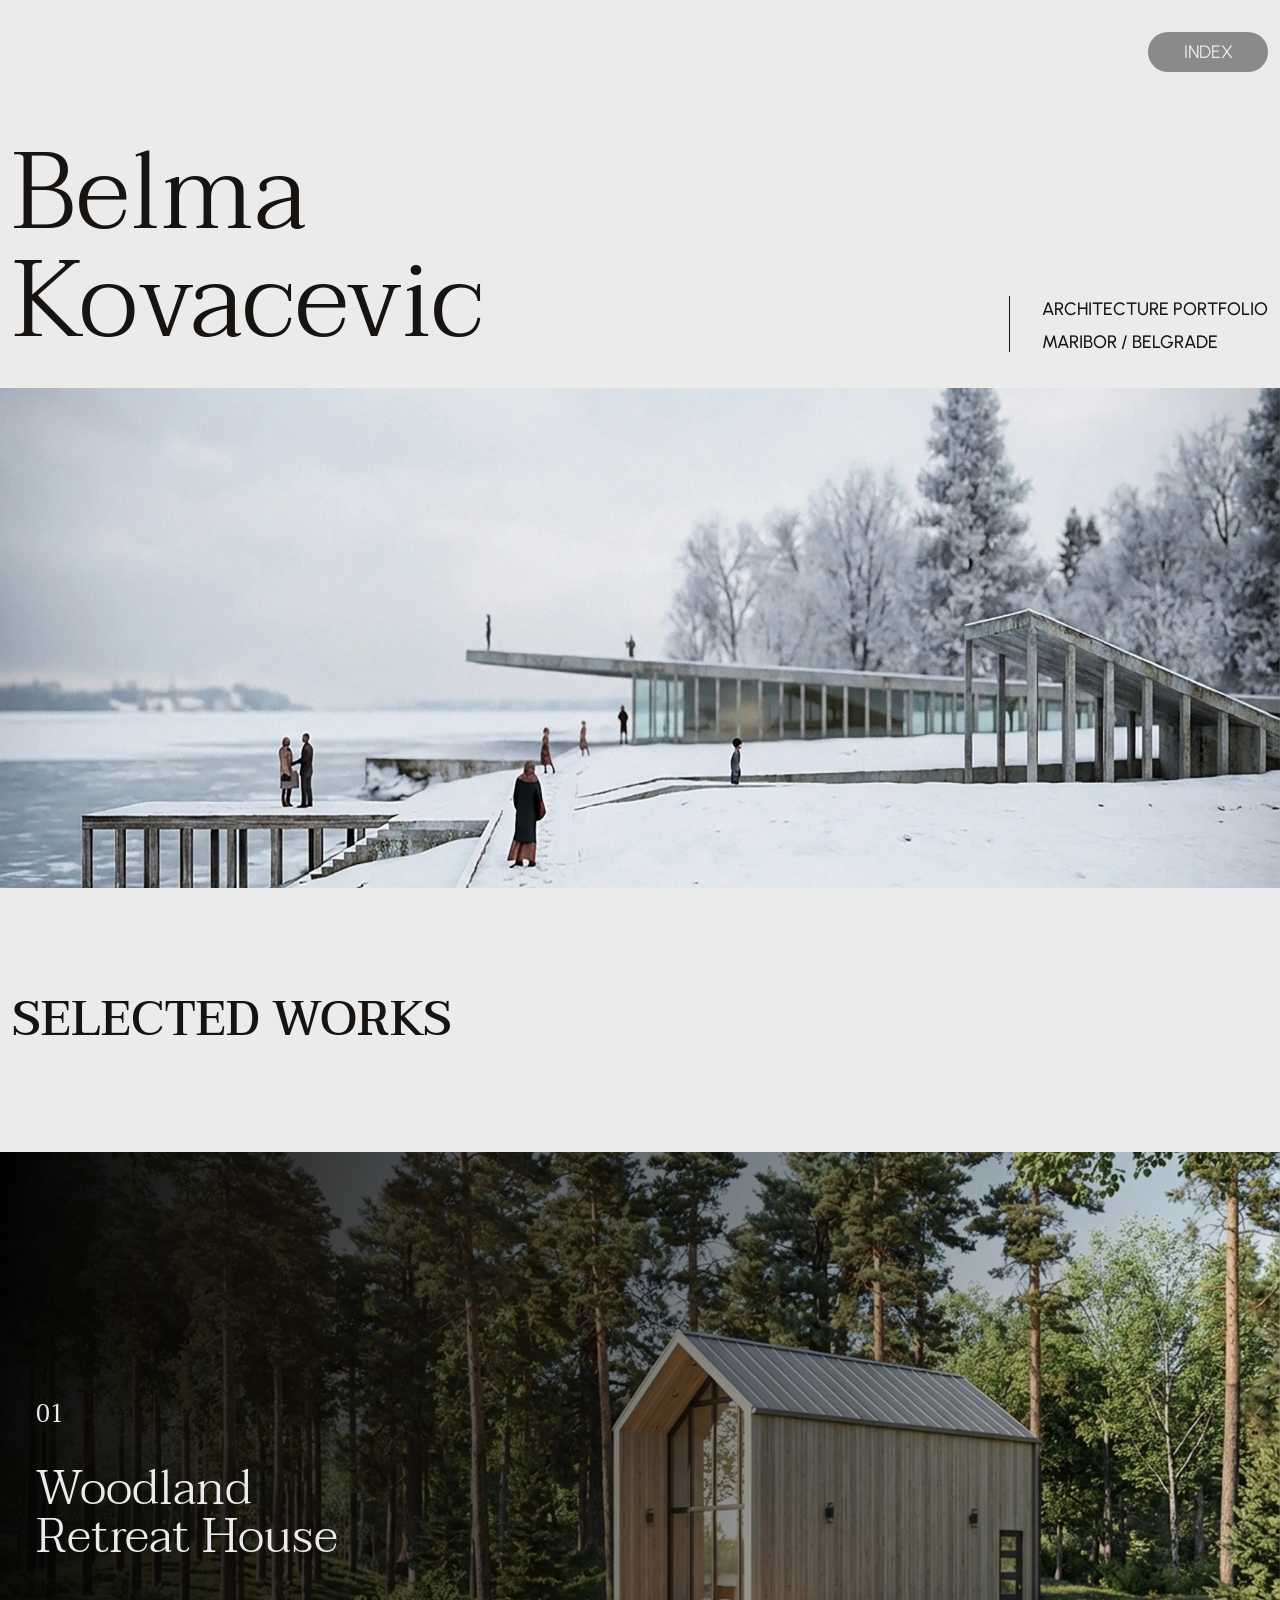
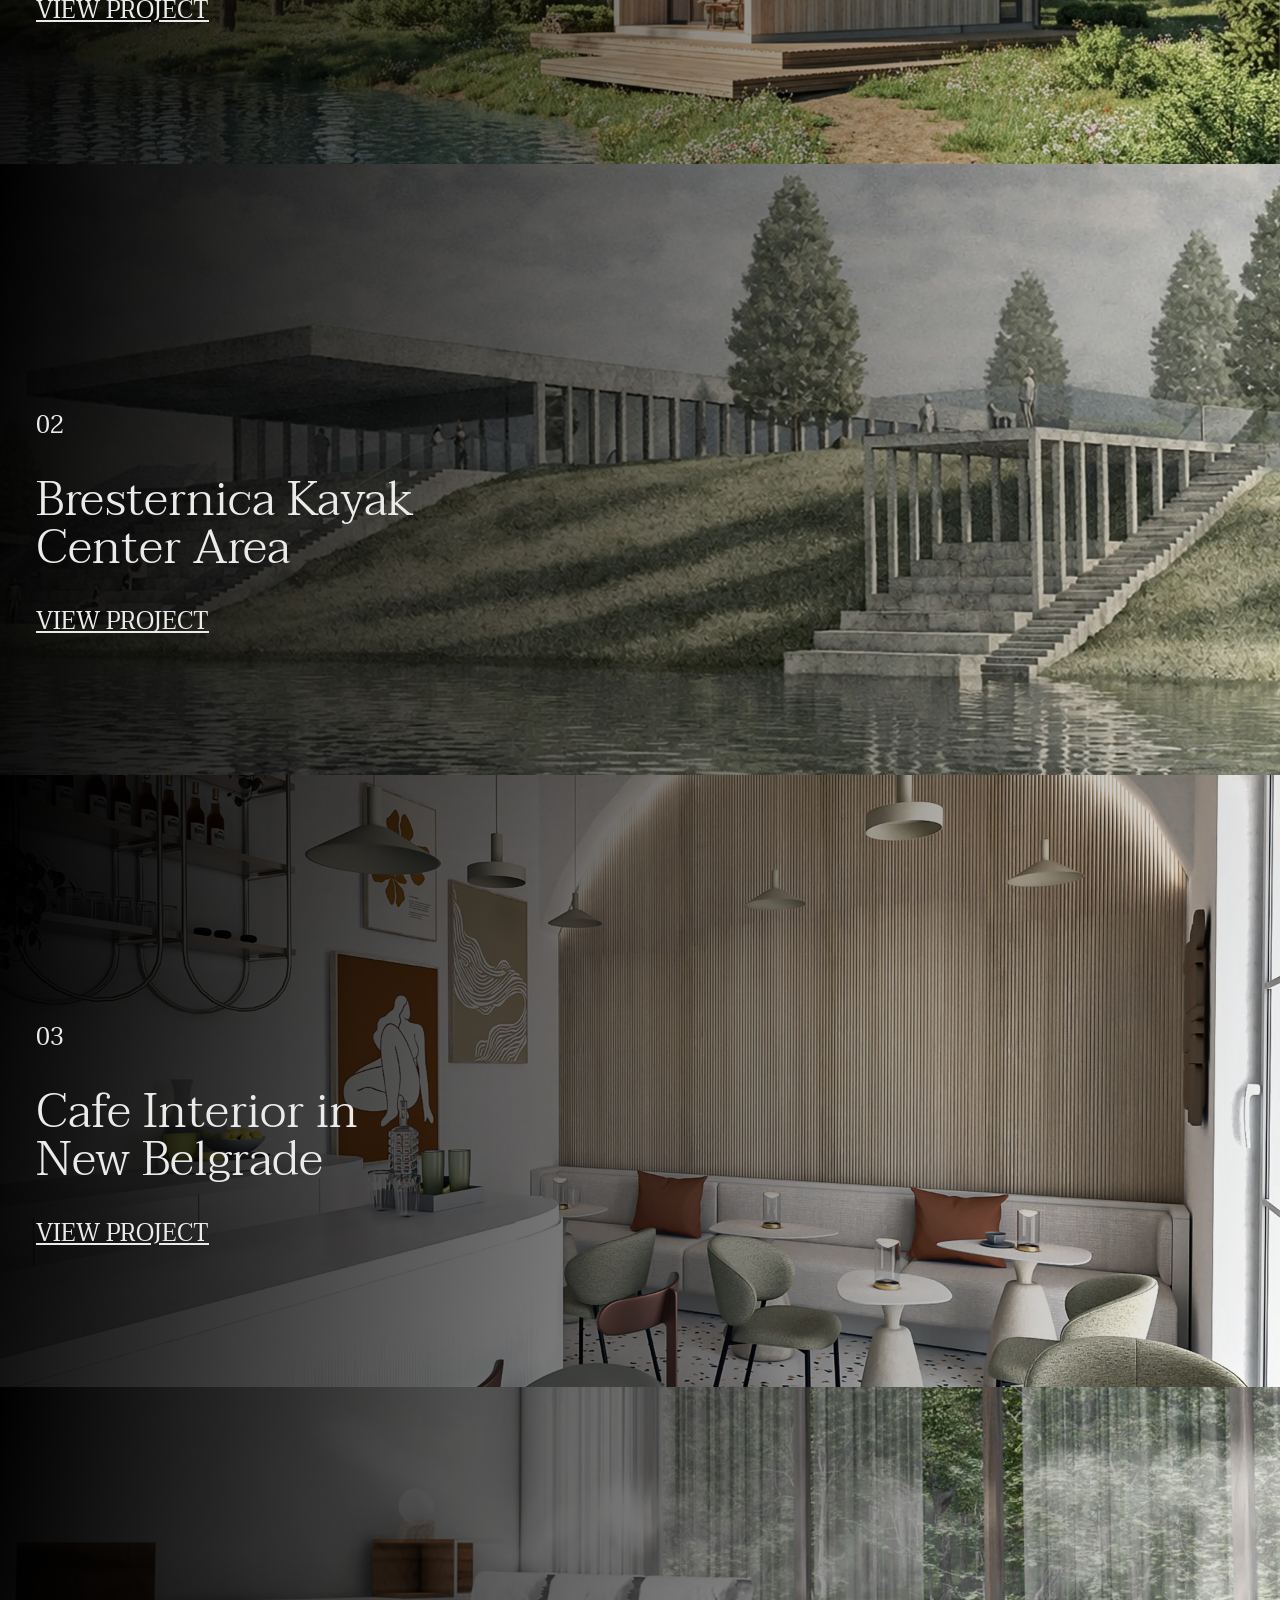
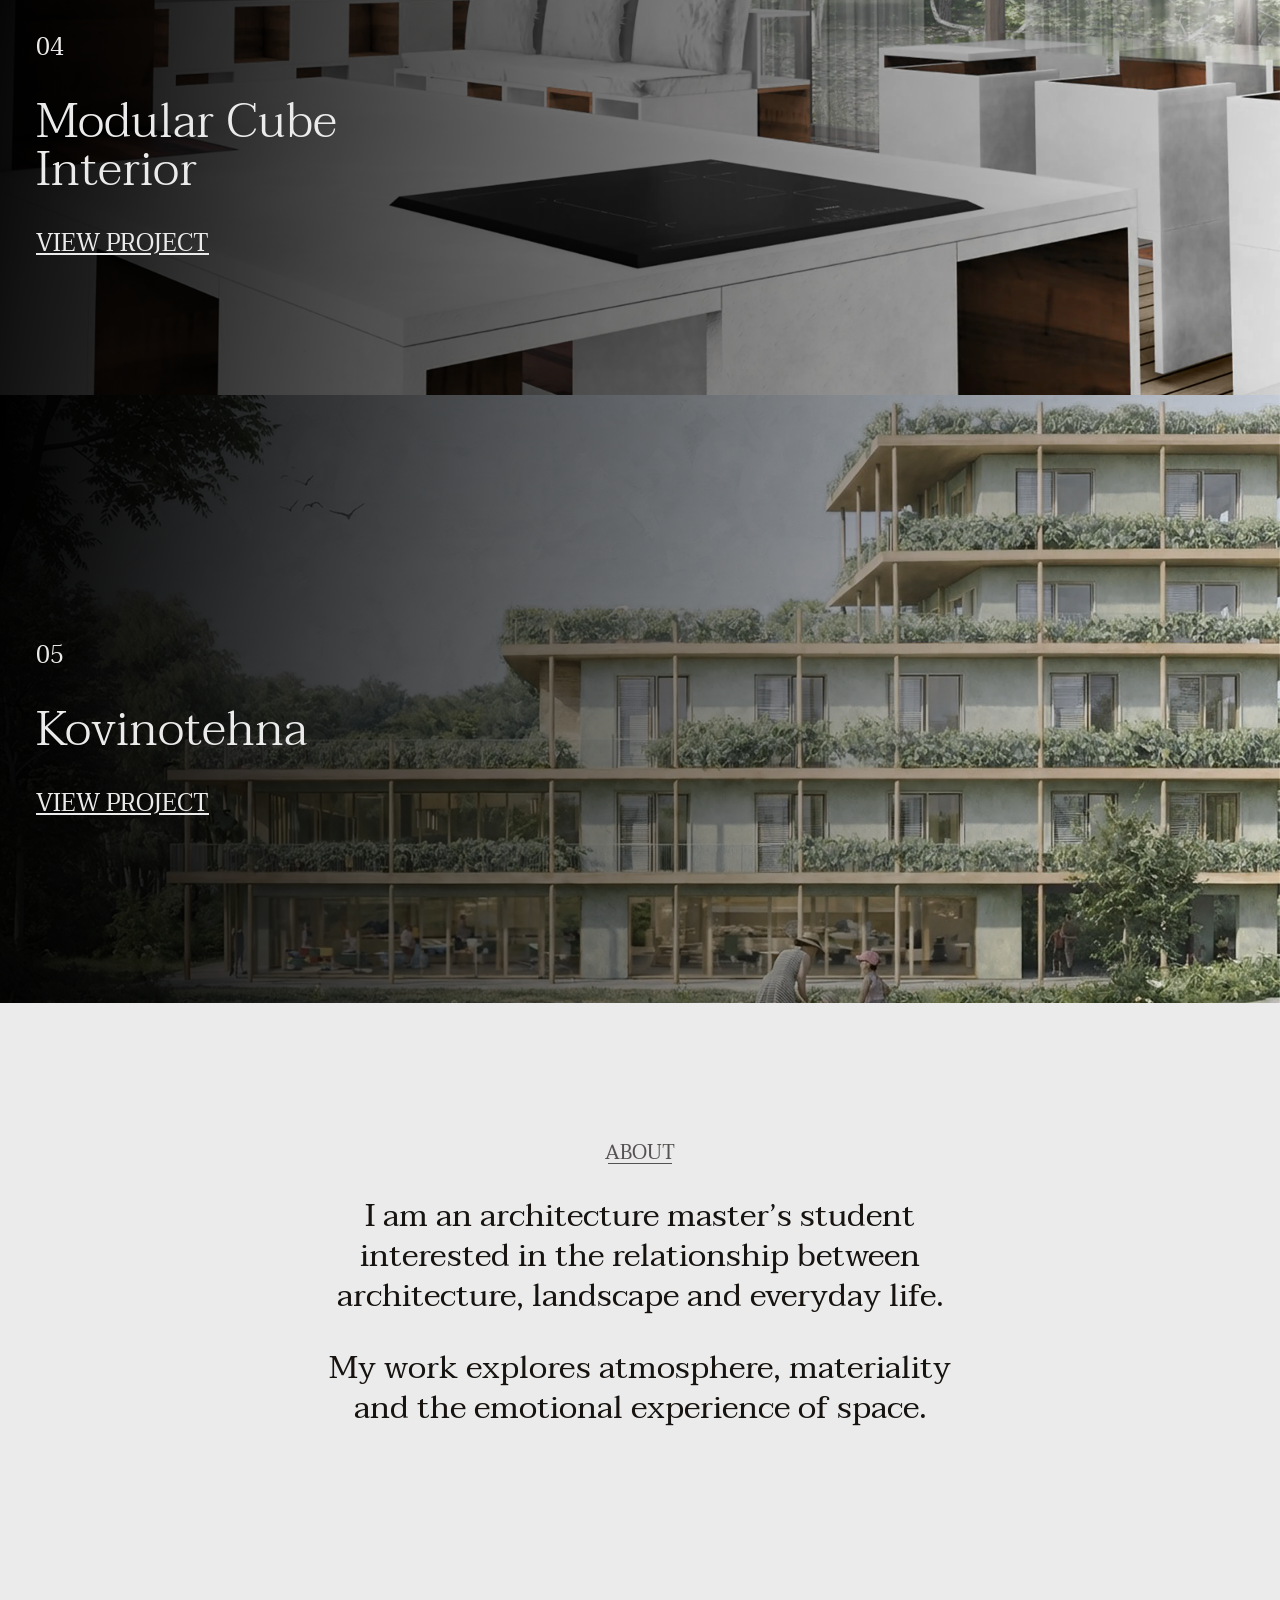
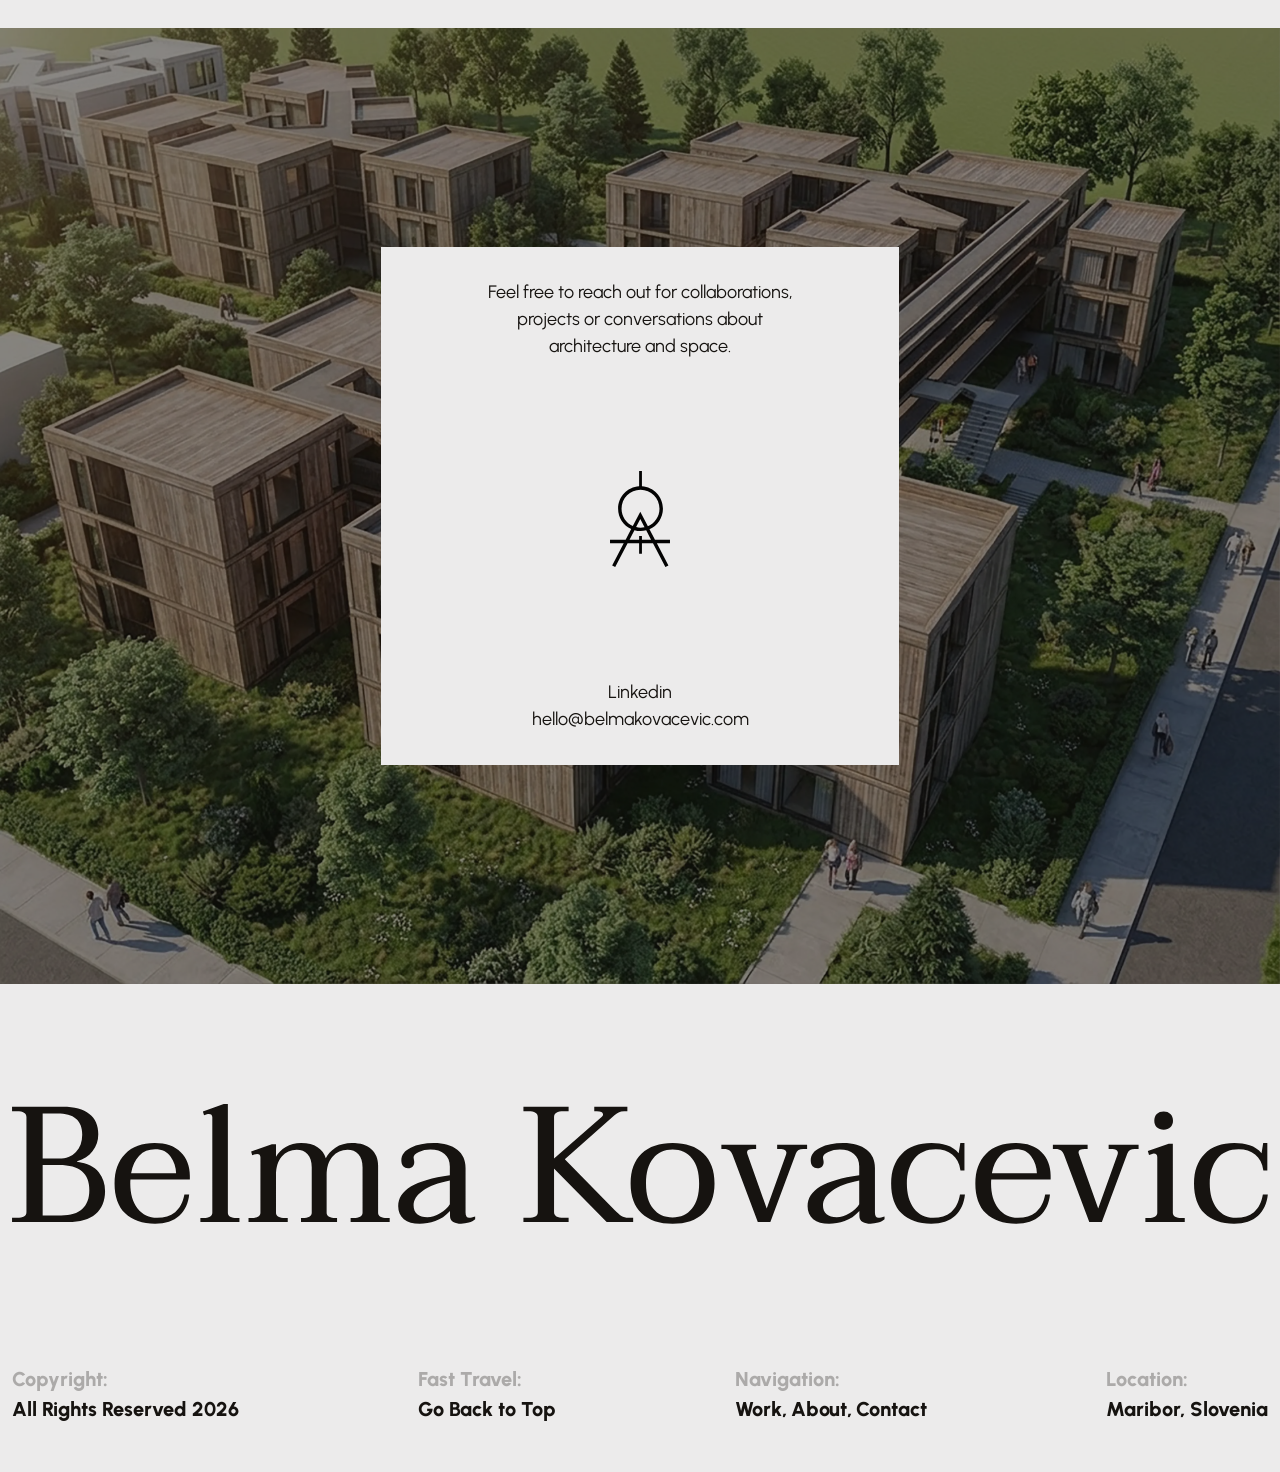
==== index.html @ 1373e1ff "Finished menu i footer logic for all pages" ====
<!DOCTYPE html>
<html lang="en">
    <head>
        <meta charset="UTF-8">
        <meta name="viewport" content="width=device-width, initial-scale=1.0">
        <title>Belma Kovačević | Architect & Architectural Designer</title>
        <meta name="description" content="Portfolio of Belma Kovačević, architect and architectural designer. Explore residential, commercial, and conceptual projects focused on thoughtful design, functionality, and contemporary architecture.">
        <meta name="theme-color" content="#ECEBEB">
        <link rel="stylesheet" href="./css/style.css">
        <link rel="stylesheet" href="./css/home.css">
        <script src="./js/menu.js" defer></script>
        <script src="./js/main.js" defer></script>
    </head>
    <body>

        <div id="menu-component" data-menu="./menu.html"></div>


        <section id="hero" class="section-hero">
            <div class="container-lg">
                <div class="hero-content-wrapper">
                    <h1 class="hero-heading">Belma Kovacevic</h1>
                    <div class="hero-right-wrapper">
                        <div class="hero-line"></div>
                        <div class="hero-text-wrapper">
                            <span class="hero-text">ARCHITECTURE PORTFOLIO</span>
                            <span class="hero-text">MARIBOR / BELGRADE</span>
                            <div class="hero-tablet-line"></div>
                        </div>
                    </div>
                </div>
            </div>
            <div class="hero-image-wrapper">
                <picture>
                    <source media="(max-width: 767px)" srcset="./assets/images/home/hero-mobile.webp">
                    <source media="(max-width: 991px)" srcset="./assets/images/home/hero-tablet.webp">
                    <img class="hero-image" src="./assets/images/home/hero-desktop.webp" alt="Kayak Centre" loading="eager">
                </picture>
            </div>
        </section>

        <section id="projects" class="section-work">
            <div class="container-lg">
                <h2 class="work-heading">SELECTED WORKS</h2>
            </div>
            <div class="project-main-wrapper">
                <div class="project-card">
                <picture>
                    <source media="(max-width: 767px)" srcset="./assets/images/home/project-one-mobile.webp">
                    <source media="(max-width: 991px)" srcset="./assets/images/home/project-one-tablet.webp">
                    <img class="work-img" src="./assets/images/home/project-one-desktop.webp" alt="Kayak Centre">
                </picture>
                <div class="work-img-overlay"></div>
                <div class="container-lg work-container">
                    <span class="label">01</span>
                    <h3 class="work-small-heading">Woodland Retreat House</h3>
                    <a class="work-link" href="./projects/project-one.html">VIEW PROJECT</a>
                </div>
                </div>

                <div class="project-card">
                <picture>
                    <source media="(max-width: 767px)" srcset="./assets/images/home/project-two-mobile.webp">
                    <source media="(max-width: 991px)" srcset="./assets/images/home/project-two-tablet.webp">
                    <img class="work-img" src="./assets/images/home/project-two-desktop.webp" alt="Kayak Centre">
                </picture>
                <div class="work-img-overlay"></div>
                <div class="container-lg work-container">
                    <span class="label">02</span>
                    <h3 class="work-small-heading tablet-heading">Bresternica Kayak Center Area</h3>
                    <a class="work-link" href="./projects/project-two.html">VIEW PROJECT</a>
                </div>
                </div>

                <div class="project-card">
                <picture>
                    <source media="(max-width: 767px)" srcset="./assets/images/home/project-three-mobile.webp">
                    <source media="(max-width: 991px)" srcset="./assets/images/home/project-three-tablet.webp">
                    <img class="work-img" src="./assets/images/home/project-three-desktop.webp" alt="Kayak Centre">
                </picture>
                <div class="work-img-overlay"></div>
                <div class="container-lg work-container">
                    <span class="label">03</span>
                    <h3 class="work-small-heading">Cafe Interior in New Belgrade</h3>
                    <a class="work-link" href="./projects/project-three.html">VIEW PROJECT</a>
                </div>
                </div>

                <div class="project-card">
                <picture>
                    <source media="(max-width: 767px)" srcset="./assets/images/home/project-four-mobile.webp">
                    <source media="(max-width: 991px)" srcset="./assets/images/home/project-four-tablet.webp">
                    <img class="work-img" src="./assets/images/home/project-four-desktop.webp" alt="Kayak Centre">
                </picture>
                <div class="work-img-overlay"></div>
                <div class="container-lg work-container">
                    <span class="label">04</span>
                    <h3 class="work-small-heading">Modular Cube Interior</h3>
                    <a class="work-link" href="./projects/project-four.html">VIEW PROJECT</a>
                </div>
                </div>

                                <div class="project-card">
                <picture>
                    <source media="(max-width: 767px)" srcset="./assets/images/home/project-five-mobile.webp">
                    <source media="(max-width: 991px)" srcset="./assets/images/home/project-five-tablet.webp">
                    <img class="work-img" src="./assets/images/home/project-five-desktop.webp" alt="Kayak Centre">
                </picture>
                <div class="work-img-overlay"></div>
                <div class="container-lg work-container">
                    <span class="label">05</span>
                    <h3 class="work-small-heading">Kovinotehna</h3>
                    <a class="work-link" href="./projects/project-five.html">VIEW PROJECT</a>
                </div>
                </div>

            </div>



        </section>

        <section id="about" class="section-about">
            <div class="about-wrapper">
                <span class="about-label">ABOUT</span>
                <div class="about-line"></div>
                <p class="about-paragraph">I am an architecture master’s student interested in the relationship between architecture, landscape and everyday life.</p>
                <p class="about-paragraph">My work explores atmosphere, materiality and the emotional experience of space.</p>
            </div>
        </section>


        <section id="contact" class="cta-section">
            <div class="cta-main-wrapper">
                <div class="cta-bg-wrapper">
                    <picture>
                    <source media="(max-width: 767px)" srcset="./assets/images/home/cta-background-mobile.webp">
                    <source media="(max-width: 991px)" srcset="./assets/images/home/cta-background-tablet.webp">
                    <img  class="cta-bg-img" src="./assets/images/home/cta-backgorund.webp" alt="City block">
                    </picture>
                    <div class="cta-overlay"></div>
                </div>
                <div class="cta-content-wrapper">
                    <p class="cta-paragraph">Feel free to reach out for collaborations, projects or conversations about architecture and space.</p>
                    <img class="cta-icon" src="./assets/icons/compass-symbol.svg" alt="Compas icon">
                    <div class="cta-info-wrapper">
                        <span class="cta-info">Linkedin</span>
                        <span class="cta-info">hello@belmakovacevic.com</span>
                    </div>
                </div>
            </div>
        </section>

        <div id="footer-component" data-footer="./footer.html"></div>

    </body>



</html>
---- css/style.css ----
*,
*::before,
*::after {
    margin: 0;
    padding: 0;
    box-sizing: border-box;
}

@font-face {
    font-family: "Taviraj";
    src: url("../assets/fonts/Taviraj-Bold.ttf") format("truetype");
    font-weight: 700;
    font-style: normal;
}

@font-face {
    font-family: "Taviraj";
    src: url("../assets/fonts/Taviraj-ExtraBold.ttf") format("truetype");
    font-weight: 800;
    font-style: normal;
}

@font-face {
    font-family: "Taviraj";
    src: url("../assets/fonts/Taviraj-Medium.ttf") format("truetype");
    font-weight: 500;
    font-style: normal;
}

@font-face {
    font-family: "Taviraj";
    src: url("../assets/fonts/Taviraj-Regular.ttf") format("truetype");
    font-weight: 400;
    font-style: normal;
}

@font-face {
    font-family: "Taviraj";
    src: url("../assets/fonts/Taviraj-Light.ttf") format("truetype");
    font-weight: 300;
    font-style: normal;
}

@font-face {
    font-family: "Urbanist";
    src: url("../assets/fonts/Urbanist-VariableFont_wght.ttf") format("truetype");
    font-weight: 100 900;
    font-style: normal;
}




:root {
    --clr-grey: #ECEBEB;
    --clr-black: #161310;
    --clr-dark-grey: #8A8A8D;

    --ff-heading: "Taviraj", serif;
    --ff-body: "Urbanist", sans-serif;
}

html {
    scroll-behavior: smooth;
}

body {
    background: var(--clr-grey);
    color: var(--clr-black);

    font-family: var(--ff-body);
    font-size: 18px;

    line-height: 1.5;


    overflow-x: clip;
}

img {
    display: block;
    max-width: 100%;
}

a {
    color: inherit;
    text-decoration: none;
}

ul {
    list-style: none;
}

button {
    border: none;
    background: none;

    cursor: pointer;

    font: inherit;
}

input,
textarea,
select {
    font: inherit;
}

h1,
h2,
h3,
h4,
h5,
h6 {
    font-family: var(--ff-heading);
}

.container-lg {
    max-width: 1800px;
    padding-inline: 0.75rem;
    margin-inline: auto;
}

.container-md {
    max-width: 1440px;
    padding-inline: 0.75rem;
    margin-inline: auto;
}

.container-sl {
    max-width: 1280px;
    padding-inline: 0.75rem;
    margin-inline: auto;
}

/* =========================
   MENU
========================= */
.header {
    position: relative;
    z-index: 9999;
}

.navbar {
    position: absolute;
    right: 0;
    z-index: 1000;
}

.navbar-container {
    display: flex;
    justify-content: flex-end;
    padding-top: 32px;
    padding-bottom: 24px;
}

.menu-btn {
    width: 120px;
    height: 40px;
    background-color: var(--clr-dark-grey);
    color: var(--clr-grey);
    border-radius: 50px;
}


/* =========================
   NAV MENU
========================= */

.nav-menu {
    position: fixed;
    inset: 0;
    z-index: 1000;

    width: 100%;
    height: 100vh;
    height: 100dvh;

    visibility: hidden;
    pointer-events: none;

    transition: visibility 0s linear 0.45s;
}

.nav-menu.is-open {
    visibility: visible;
    pointer-events: auto;

    transition-delay: 0s;
}

/* Zaključava skrol stranice iza otvorenog menija */

body.menu-open {
    overflow: hidden;
}


/* =========================
   MENU OVERLAY
========================= */

.menu-overlay {
    position: absolute;
    inset: 0;
    z-index: 999;

    width: 100%;
    height: 100%;

    background-color: #16131033;

    opacity: 0;
    transition: opacity 0.35s ease;
}

.nav-menu.is-open .menu-overlay {
    opacity: 1;
}

@media (max-width: 992px) {
    .menu-overlay {
        display: none;
    }
}


/* =========================
   MENU WRAPPER
========================= */

.menu-wrapper {
    position: absolute;
    top: 0;
    right: 0;
    z-index: 1000;

    width: 834px;
    height: 100vh;
    height: 100dvh;

    padding-inline: 32px;
    padding-top: 40px;
    padding-bottom: 40px;

    display: flex;
    flex-direction: column;
    justify-content: space-between;

    background-color: var(--clr-grey);

    overflow-y: auto;
    overscroll-behavior: contain;

    transform: translateX(100%);
    transition: transform 0.45s cubic-bezier(0.22, 1, 0.36, 1);
}

.nav-menu.is-open .menu-wrapper {
    transform: translateX(0);
}

@media (max-width: 992px) {
    .menu-wrapper {
        position: static;
        width: 100%;
    }
}


/* =========================
   MENU TOP
========================= */

.menu-top {
    display: flex;
    justify-content: space-between;
}

.menu-logo {
    font-family: var(--ff-heading);
    font-weight: 800;
    font-size: 18px;
}

.close-btn {
    font-weight: 300;
    font-size: 18px;
}


/* =========================
   MENU LINKS
========================= */

.menu-links-wrapper {
    display: flex;
    flex-direction: column;
    gap: 24px;
}

.nav-links-group {
    display: flex;
    justify-content: flex-start;
    align-items: center;
    gap: 16px;
}

.label-group {
    display: flex;
    flex-direction: column;
    align-items: flex-start;
}

.nav-label {
    font-family: var(--ff-heading);
    font-size: 18px;
}

.nav-line {
    width: 50px;
    height: 1px;
    background-color: var(--clr-black);
}

.nav-link {
    font-family: var(--ff-heading);
    font-size: 84px;
    line-height: 84px;
    color: var(--clr-black);
    font-weight: 200;
}

@media (max-width: 767px) {
    .nav-link {
        font-size: 48px;
        line-height: 48px;
    }
}

@media (max-width: 479px) {
    .nav-link {
        font-size: 40px;
        line-height: 40px;
    }
}


/* =========================
   MENU BOTTOM
========================= */

.menu-bottom {
    display: flex;
    flex-direction: column;
    gap: 12px;
}

.menu-info-group {
    display: flex;
    flex-direction: column;
}

.info-label {
    color: #1613104D;
    font-weight: 800;
    font-size: 20px;
}

.info-text {
    font-weight: 800;
    font-size: 20px;
}

@media (max-width: 767px) {
    .info-label,
    .info-text {
        font-size: 16px;
    }
}


.footer {
    padding-top: 120px;
    padding-bottom: 48px;
}

@media (max-width: 767px) {
    .footer {
        padding-top: 60px;
        padding-bottom: 24px;
    }
}

.footer-link-main-wrapper {
    display: flex;
    justify-content: space-between;
    margin-top: 140px;
}

@media (max-width: 767px) {
    .footer-link-main-wrapper {
        flex-direction: column;
        align-items: flex-start;
        margin-top: 60px;
        gap: 12px;
    }
}

.footer-group {
    display: flex;
    flex-direction: column;
}

.footer-label {
    color: #1613104D;
    font-weight: 800;
    font-size: 20px;
}

.links {
    font-weight: 800;
    font-size: 20px;
}


@media (max-width: 992px) {
    .footer-label,
    .links {
        font-size: 18px;
    }
}
---- css/home.css ----
.section-hero {
    width: 100%;
    padding-top: 140px;
}

.hero-content-wrapper {
    display: flex;
    justify-content: space-between;
    align-items: flex-end;
}

@media (max-width: 992px) {
    .hero-content-wrapper {
        flex-direction: column;
        align-items: flex-start;
    }
}

.hero-heading {
    font-size: 143px;
    line-height: 143px;
    font-weight: 200;
    max-width: 740px;
}

@media (max-width: 1280px) {
    .hero-heading {
        font-size: 108px;
        line-height: 108px;
    }
}

@media (max-width: 992px) {
    .hero-heading {
        font-size: 96px;
        line-height: 96px;
        order: 2;
        max-width: 450px;
    }
}

@media (max-width: 767px) {
    .hero-heading {
        font-size: 60px;
        line-height: 60px;
        max-width: 350px;
    }
}



.hero-right-wrapper {
    display: flex;
    gap: 32px;
}

@media (max-width: 992px) {
    .hero-right-wrapper {
        order: 1;
    }
}

.hero-line {
    height: 56px;
    width: 1px;
    background-color: var(--clr-black);
}

@media (max-width: 992px) {
    .hero-line {
        display: none;
    }
}

.hero-text-wrapper {
    display: flex;
    flex-direction: column;
    gap: 6px;
}



.hero-text {
    font-size: 18px;
    font-weight: 500;
}

@media (max-width: 767px) {
    .hero-text {
        font-size: 16px;
    }
}

.hero-tablet-line {
    display: none;
}

@media (max-width: 992px) {
    .hero-tablet-line {
        display: block;
        width: 100%;
        height: 1px;
        background-color: var(--clr-black);
        margin-top: 24px;
        margin-bottom: 24px;
    }
}

.hero-image-wrapper {
    width: 100%;
    margin-top: 32px;
}

.hero-image {
    width: 1920px;
    height: 500px;
}






.section-work {
    padding-top: 96px;
}

@media (max-width: 992px) {
    .section-work {
        padding-top: 72px;
    }
}

@media (max-width: 767px) {
    .section-work {
        padding-top: 48px;
    }
}

@media (max-width: 479px) {
    .section-work {
        padding-top: 32px;
    }
}

.work-heading {
    font-size: 48px;
    font-weight: 500;
    margin-bottom: 96px;
}

@media (max-width: 992px) {
    .work-heading {
        font-size: 36px;
        margin-bottom: 72px;
    }
}

@media (max-width: 769px) {
    .work-heading {
        margin-bottom: 48px;
    }
}

@media (max-width: 769px) {
    .work-heading {
        font-size: 30px;
        margin-bottom: 32px;
    }
}

.project-card {
    position: relative;
}

.work-img {
    width: 100%;
    height: auto;
}

.work-container {
    position: absolute;
    top: 40%;
    left: 24px;
    z-index: 1000;
}

@media (max-width: 479px) {
    .work-container {
        top: 30%;
    }
}

.work-img-overlay {
    background: linear-gradient(
    100deg,
    rgba(0,0,0,1) 0%,
    rgba(102,102,102,0) 100%
);

    width: 100%;
    height: 100%;
    position: absolute;
    inset: 0;
    z-index: 10;
}




.label {
    font-size: 24px;
    font-family: var(--ff-heading);
    color: var(--clr-grey);
}

@media (max-width: 992px) {
    .label {
        font-size: 18px;
    }
}

@media (max-width: 767px) {
    .label {
        font-size: 16px;
    }
}

.work-small-heading {
    font-size: 60px;
    line-height: 60px;
    font-weight: 200;
    max-width: 380px;
    margin-top: 32px;
    margin-bottom: 32px;
    color: var(--clr-grey);
}

@media (max-width: 1280px) {
    .work-small-heading {
        font-size: 48px;
        line-height: 48px;
    }
}

@media (max-width: 992px) {
    .work-small-heading {
        font-size: 36px;
        line-height: 36px;
        max-width: 280px;
    }
}

@media (max-width: 992px) {
    .tablet-heading {
        max-width: 320px;
    }
}

@media (max-width: 767px) {
    .work-small-heading {
        font-size: 24px;
        line-height: 24px;
        max-width: 180px;
        margin-top: 16px;
        margin-bottom: 16px;
    }
}

@media (max-width: 479px) {
    .work-small-heading {
        margin-top: 12px;
        margin-bottom: 12px;

    }
}

@media (max-width: 767px) {
    .tablet-heading {
        max-width: 220px;
    }
}


.work-link {
    font-size: 24px;
    font-family: var(--ff-heading);
    text-decoration: underline;
    color: var(--clr-grey);

}

@media (max-width: 992px) {
    .work-link {
        font-size: 18px;
    }
}

@media (max-width: 767px) {
    .work-link {
        font-size: 16px;
    }
}


.section-about {
    padding-top: 140px;
    padding-bottom: 200px;
}

@media (max-width: 767px) {
    .section-about {
        padding-top: 96px;
        padding-bottom: 120px;
    }
}

.about-wrapper {
    display: flex;
    flex-direction: column;
    align-items: center;
}

.about-label {
    font-family: var(--ff-heading);
    font-size: 20px;
    line-height: 20px;
    text-align: center;
    color: #161310B3;
}

.about-line {
    width: 64px;
    height: 1px;
    background-color: #161310B3;
}

.about-paragraph {
    font-family: var(--ff-heading);
    font-size: 32px;
    line-height: 40px;
    max-width: 680px;
    text-align: center;
    margin-top: 32px;
}

@media (max-width: 992px) {
    .about-paragraph {
        font-size: 24px;
        line-height: 30px;
        max-width: 550px;
    }
}

@media (max-width: 767px) {
    .about-paragraph {
        font-size: 20px;
        line-height: 24px;
        max-width: 440px;
        padding-inline: 0.5rem;
    }
}



.cta-main-wrapper {
    position: relative;

}

.cta-overlay {
    position: absolute;
    inset: 0;
    background-color: #16131080;
    z-index: 400;
}

.cta-content-wrapper {
    background-color: var(--clr-grey);
    max-width: 518px;
    width: 100%;
    height: 518px;
    padding: 32px;
    display: flex;
    flex-direction: column;
    align-items: center;
    justify-content: space-between;

    position: absolute;
    top: 50%;
    left: 50%;
    transform: translate(-50%, -50%);
    z-index: 500;
}

@media (max-width: 992px) {
    .cta-content-wrapper {
        max-width: 450px;
    }
}

@media (max-width: 767px) {
    .cta-content-wrapper {
        max-width: 380px;
        height: 450px;
    }
}

@media (max-width: 479px) {
    .cta-content-wrapper {
        max-width: 310px;

    }
}

.cta-paragraph {
    max-width: 340px;
    text-align: center;
}

.cta-icon {
    max-width: 96px;
    width: 100%;
}

@media (max-width: 767px) {
    .cta-icon {
        max-width: 72px;
    }
}

.cta-info-wrapper {
    display: flex;
    flex-direction: column;
}

.cta-info {
    font-weight: 400;
    text-align: center;
}
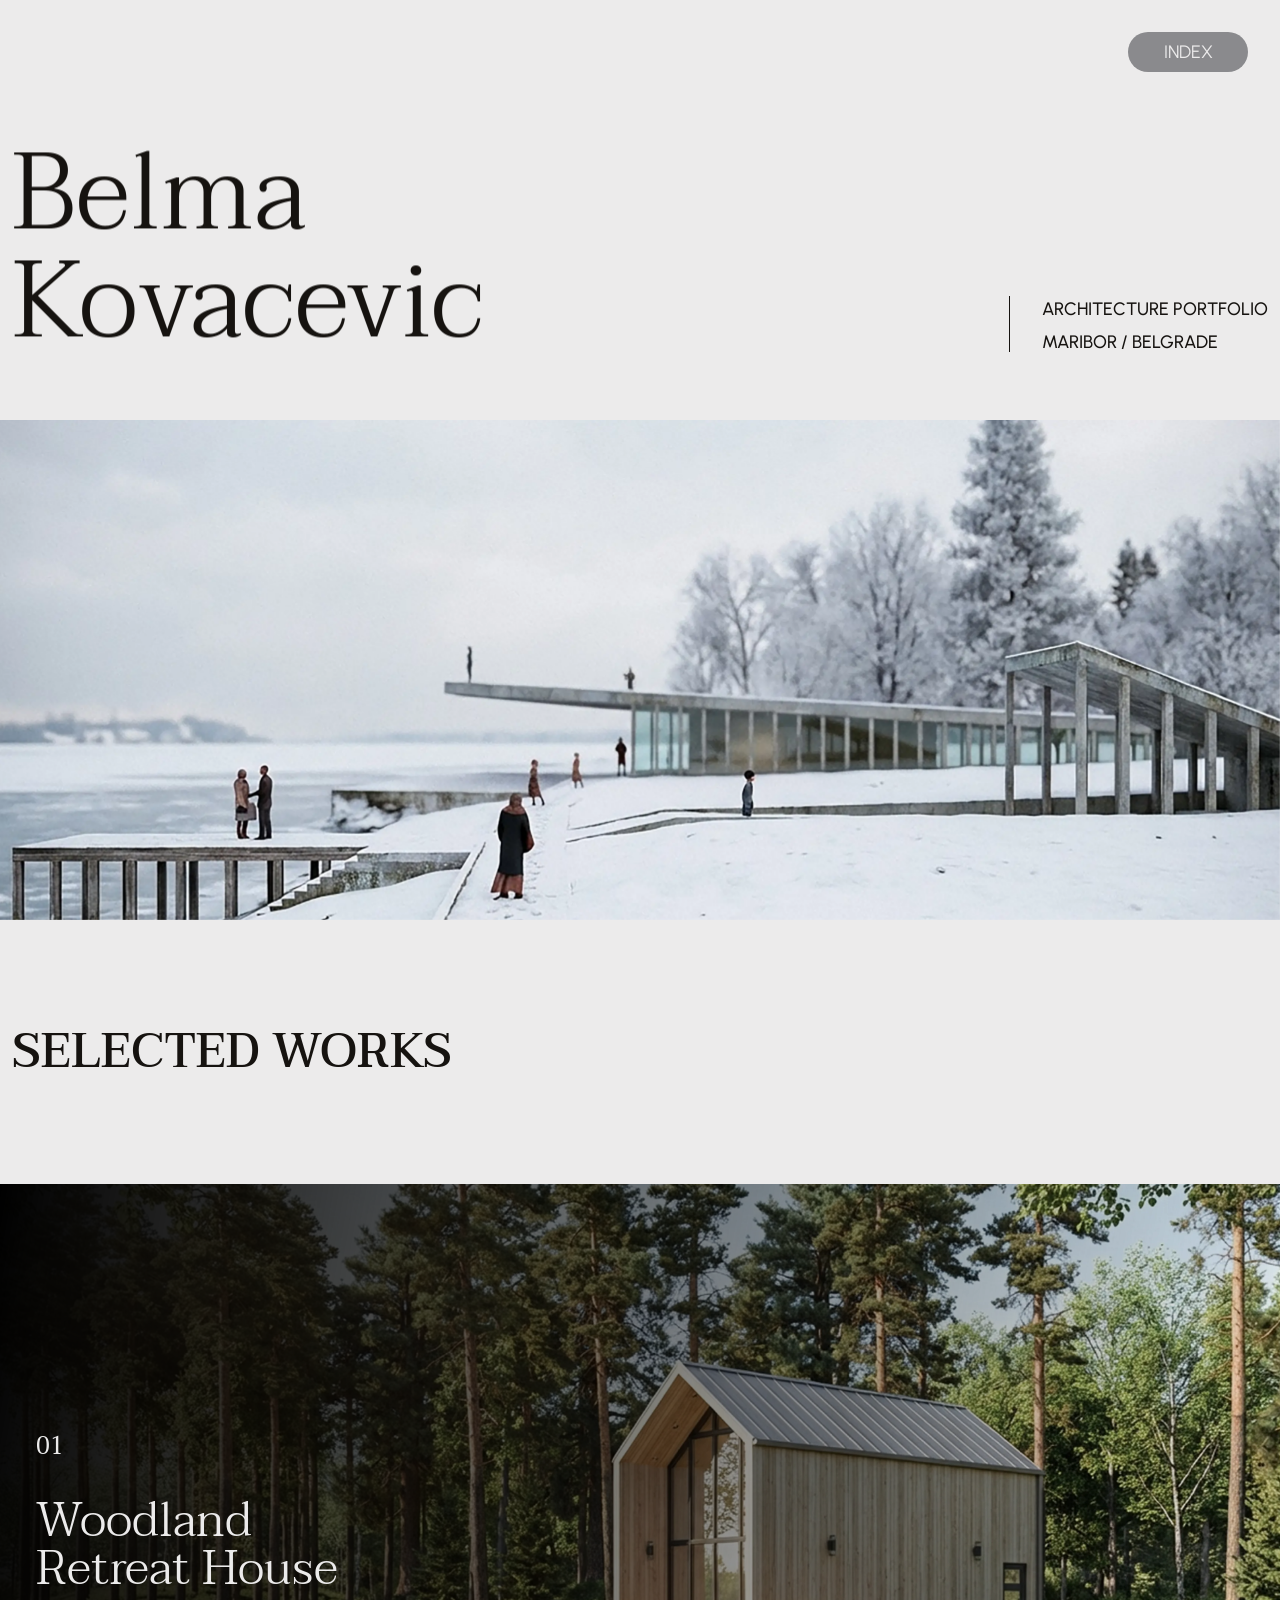
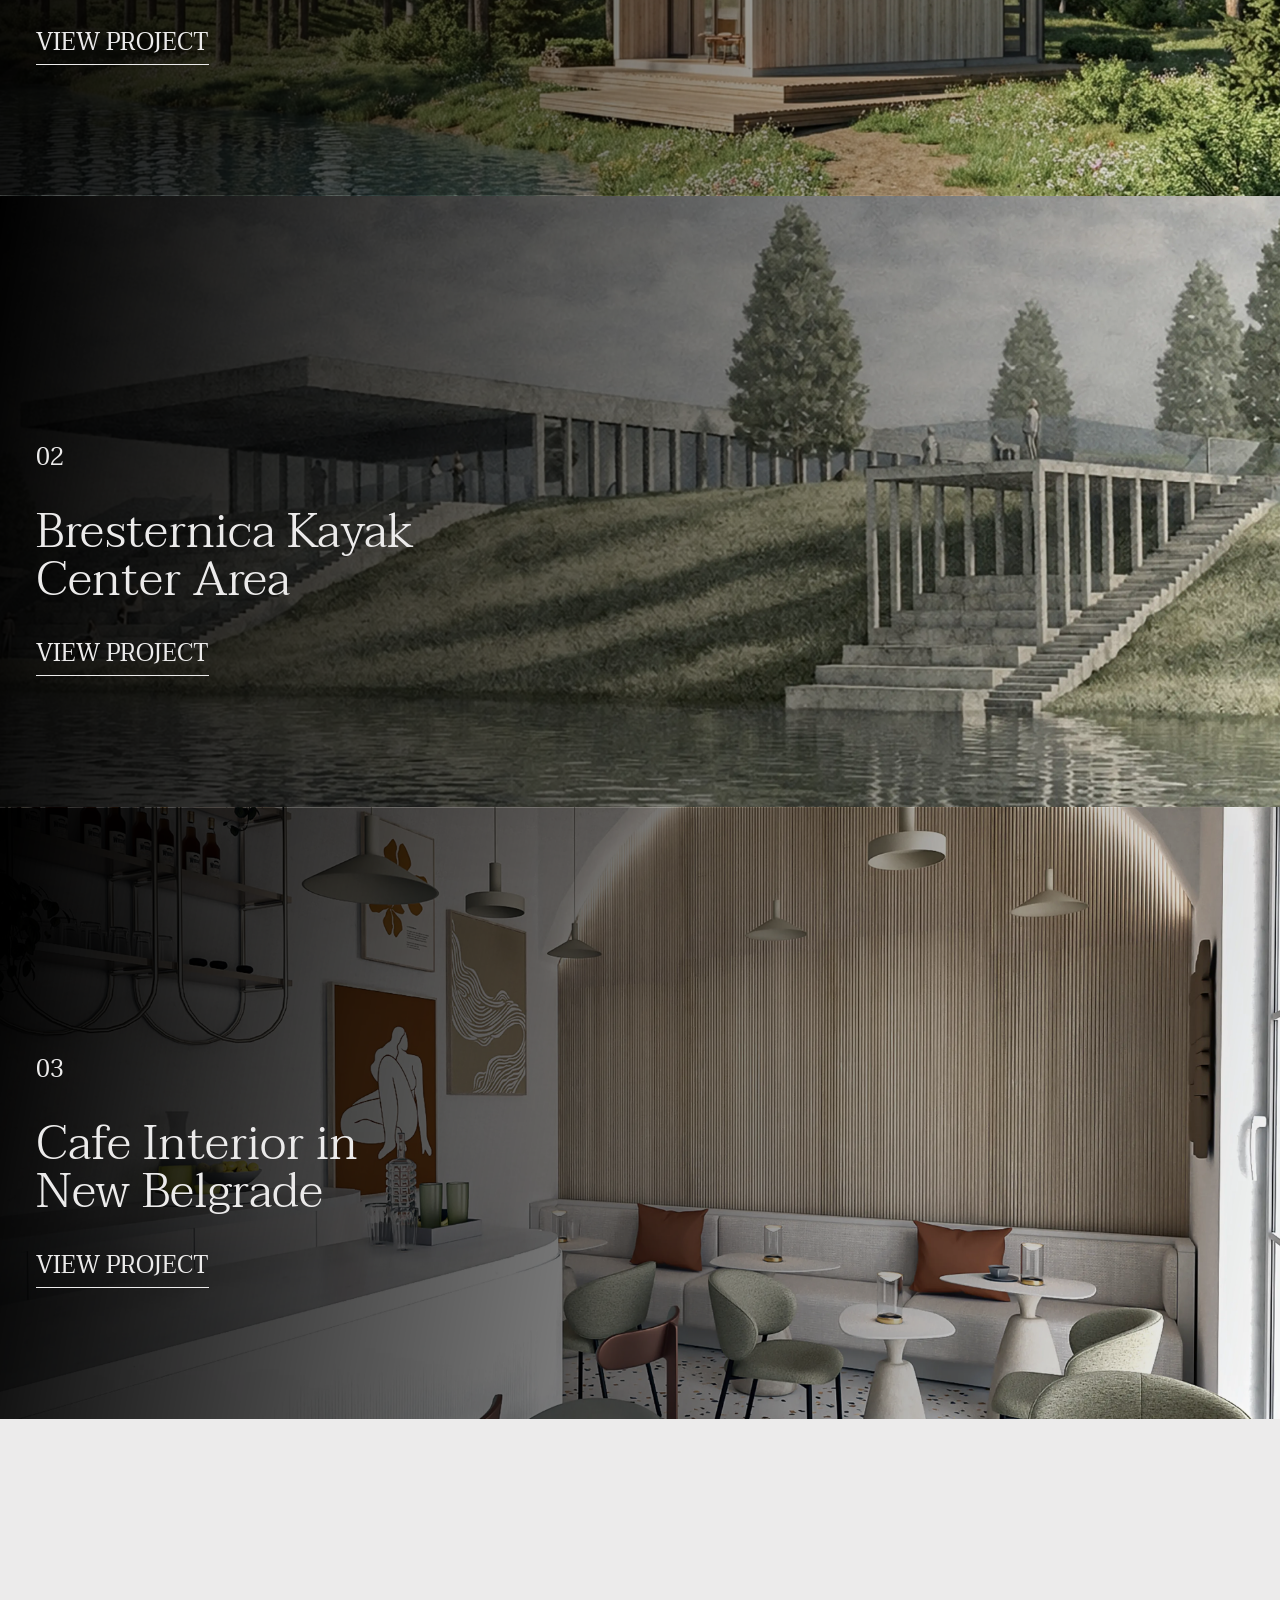
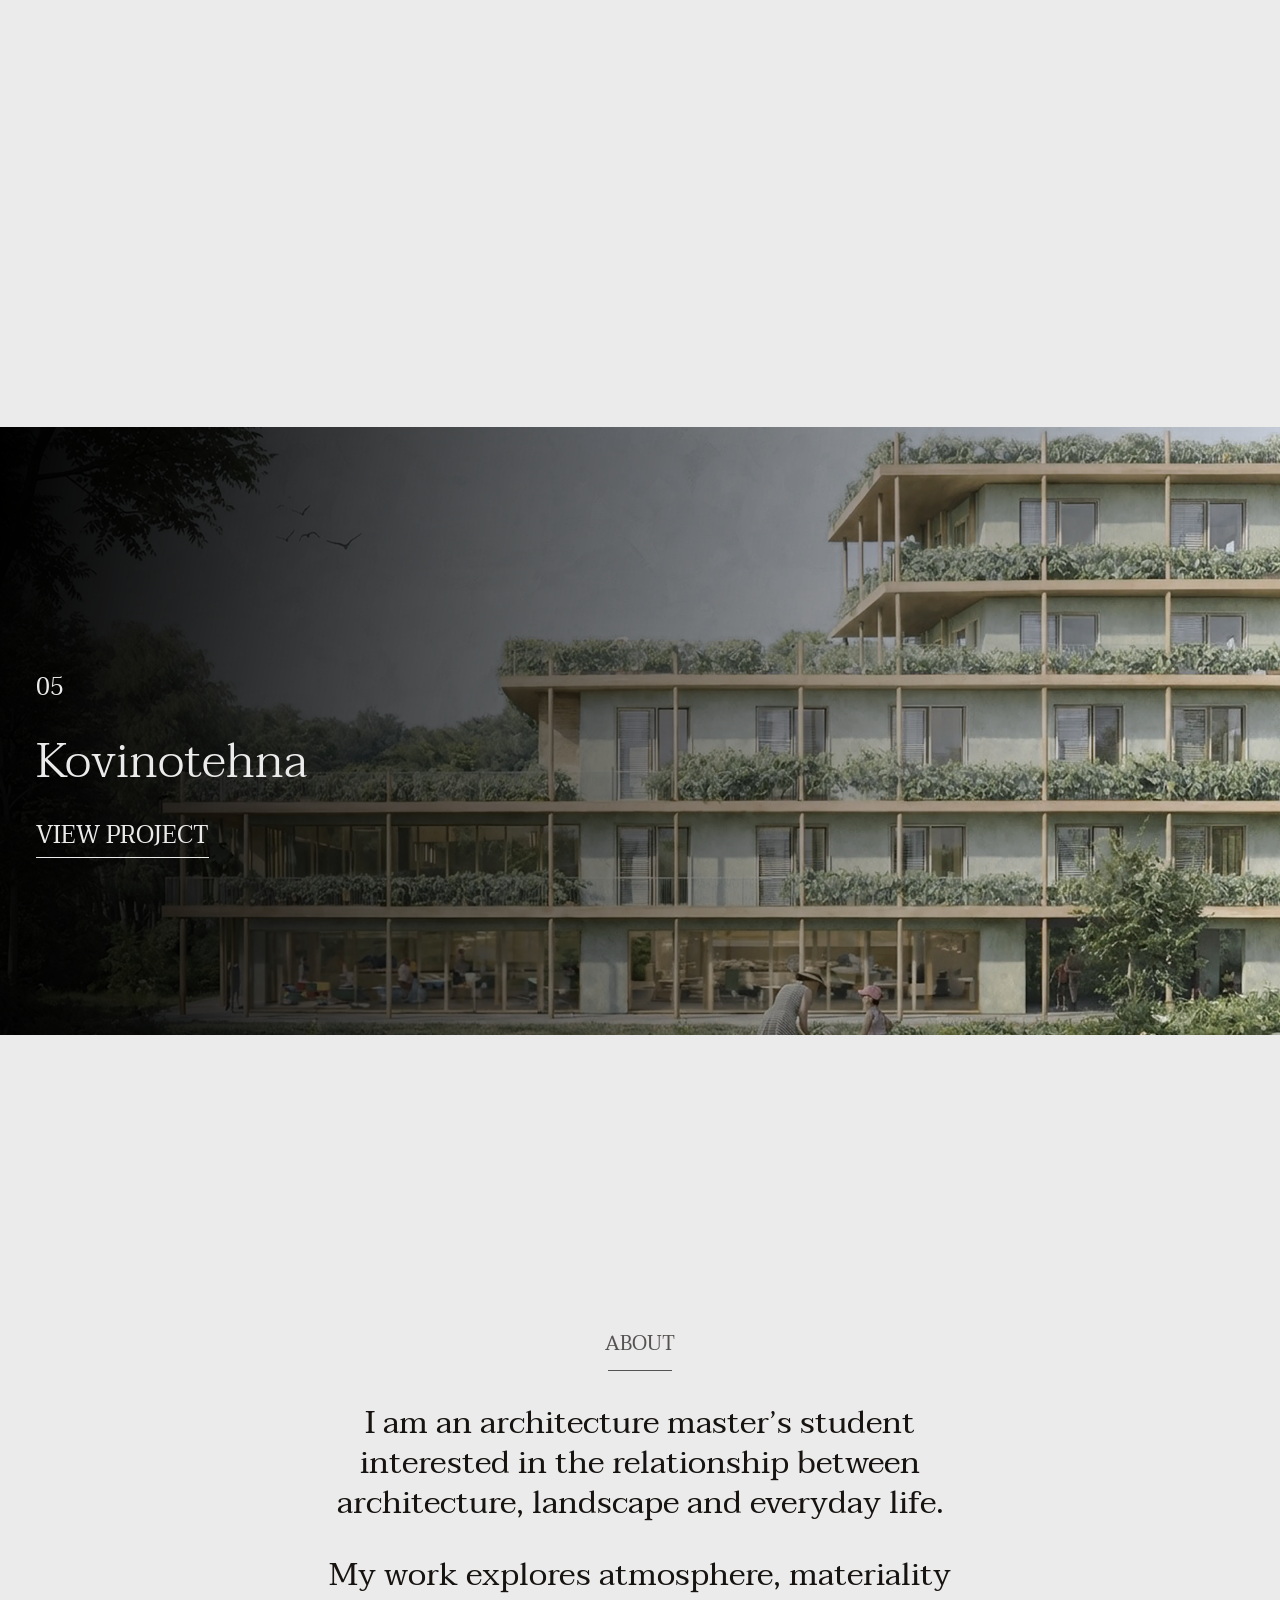
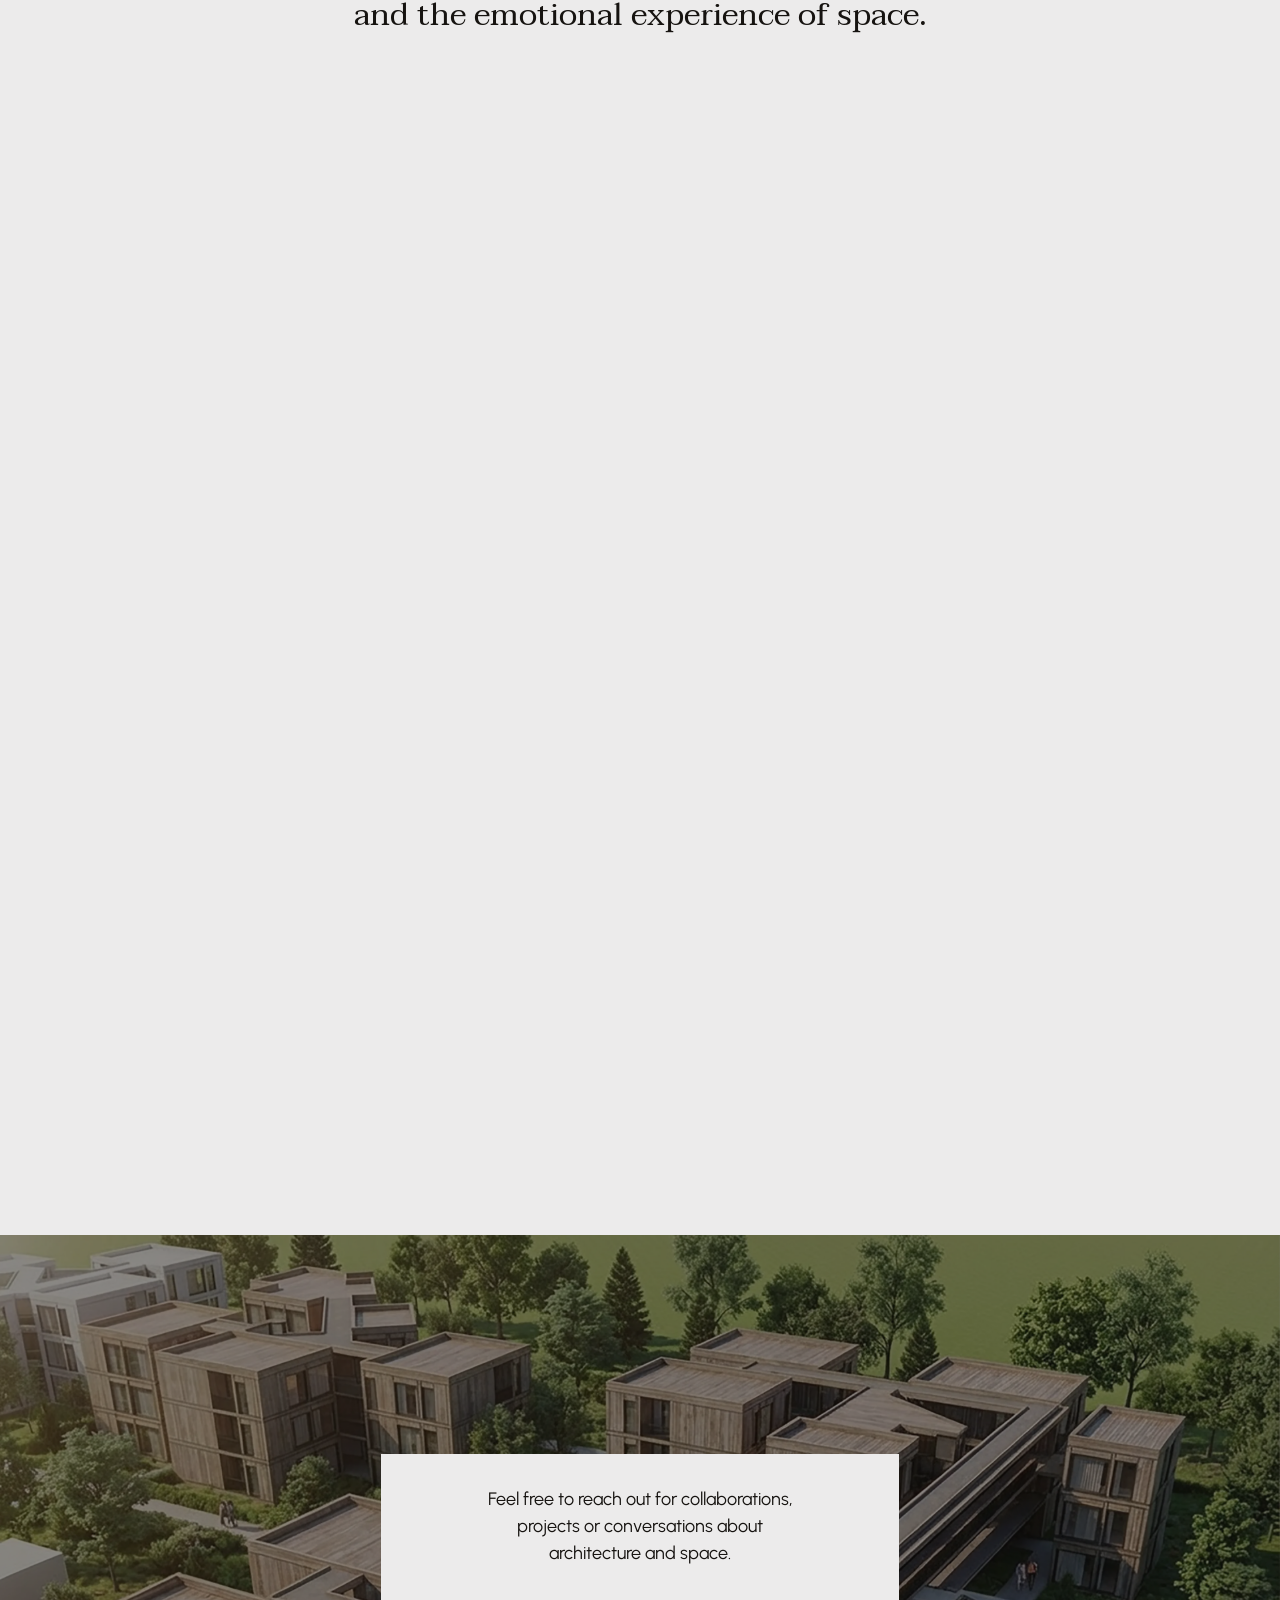
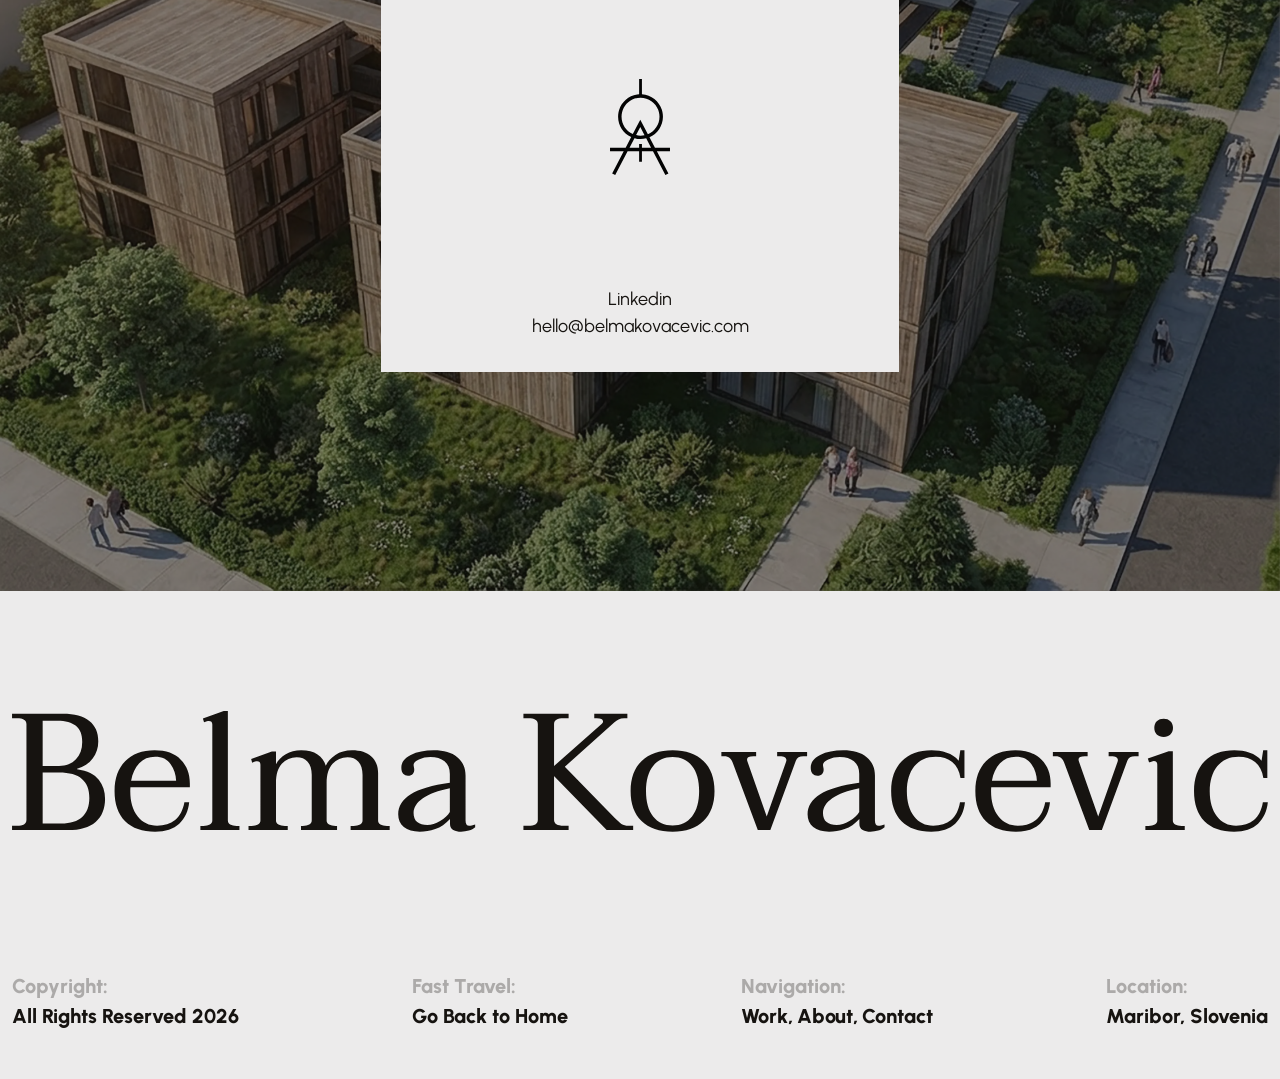
==== commit e534fe9b: "Add animation on home page and five project pages" ====
--- a/index.html
+++ b/index.html
@@ -6,6 +6,19 @@
         <title>Belma Kovačević | Architect & Architectural Designer</title>
         <meta name="description" content="Portfolio of Belma Kovačević, architect and architectural designer. Explore residential, commercial, and conceptual projects focused on thoughtful design, functionality, and contemporary architecture.">
         <meta name="theme-color" content="#ECEBEB">
+        <link rel="icon" type="image/png" sizes="32x32" href="./assets/favicon/favicon-32x32.png">
+        <link rel="apple-touch-icon" sizes="180x180" href="./assets/favicon/apple-touch-icon.png">
+        <link rel="icon" type="image/png" sizes="192x192" href="./assets/favicon/android-chrome-192x192.png">
+        <!-- Open Graph -->
+        <meta property="og:type" content="website">
+        <meta property="og:title" content="Belma Kovacevic | Architecture Portfolio">
+        <meta property="og:description" content="Architecture portfolio featuring residential, interior, and conceptual design projects.">
+        <meta property="og:url" content="https://tvoj-domen.com/">
+        <meta property="og:image" content="https://tvoj-domen.com/assets/images/opengraph.jpg">
+        <meta property="og:image:width" content="1200">
+        <meta property="og:image:height" content="630">
+        <meta property="og:site_name" content="Belma Kovacevic">
+        <meta property="og:locale" content="en_US">
         <link rel="stylesheet" href="./css/style.css">
         <link rel="stylesheet" href="./css/home.css">
         <script src="./js/menu.js" defer></script>
@@ -16,140 +29,187 @@
         <div id="menu-component" data-menu="./menu.html"></div>
 
 
-        <section id="hero" class="section-hero">
+        <section class="section-hero">
             <div class="container-lg">
                 <div class="hero-content-wrapper">
-                    <h1 class="hero-heading">Belma Kovacevic</h1>
+                    <div class="hero-heading-mask">
+                        <h1 class="hero-heading">Belma Kovacevic</h1>
+                    </div>
+
                     <div class="hero-right-wrapper">
                         <div class="hero-line"></div>
+
                         <div class="hero-text-wrapper">
-                            <span class="hero-text">ARCHITECTURE PORTFOLIO</span>
-                            <span class="hero-text">MARIBOR / BELGRADE</span>
+                            <div class="hero-text-mask">
+                                <span class="hero-text">ARCHITECTURE PORTFOLIO</span>
+                            </div>
+
+                            <div class="hero-text-mask">
+                                <span class="hero-text">MARIBOR / BELGRADE</span>
+                            </div>
+
                             <div class="hero-tablet-line"></div>
                         </div>
                     </div>
                 </div>
             </div>
-            <div class="hero-image-wrapper">
-                <picture>
-                    <source media="(max-width: 767px)" srcset="./assets/images/home/hero-mobile.webp">
-                    <source media="(max-width: 991px)" srcset="./assets/images/home/hero-tablet.webp">
-                    <img class="hero-image" src="./assets/images/home/hero-desktop.webp" alt="Kayak Centre" loading="eager">
-                </picture>
+
+            <div class="hero-image-reveal">
+                <div class="hero-image-wrapper">
+                    <picture>
+                        <source media="(max-width: 767px)" srcset="./assets/images/home/hero-mobile.webp">
+                        <source media="(max-width: 991px)" srcset="./assets/images/home/hero-tablet.webp">
+                        <img class="hero-image" src="./assets/images/home/hero-desktop.webp" alt="Kayak Centre" loading="eager">
+                    </picture>
+                </div>
             </div>
         </section>
 
         <section id="projects" class="section-work">
-            <div class="container-lg">
-                <h2 class="work-heading">SELECTED WORKS</h2>
-            </div>
-            <div class="project-main-wrapper">
-                <div class="project-card">
+    <div class="container-lg">
+        <h2 class="work-heading reveal-up">SELECTED WORKS</h2>
+    </div>
+
+    <div class="project-main-wrapper">
+
+        <a class="project-card reveal-project" href="./projects/project-one.html">
+            <div class="project-reveal-inner">
                 <picture>
                     <source media="(max-width: 767px)" srcset="./assets/images/home/project-one-mobile.webp">
                     <source media="(max-width: 991px)" srcset="./assets/images/home/project-one-tablet.webp">
-                    <img class="work-img" src="./assets/images/home/project-one-desktop.webp" alt="Kayak Centre">
-                </picture>
-                <div class="work-img-overlay"></div>
-                <div class="container-lg work-container">
+                    <img class="work-img" src="./assets/images/home/project-one-desktop.webp" alt="Woodland Retreat House">
+                </picture>
+
+                <div class="work-img-overlay"></div>
+
+                <div class="container-lg work-container project-card-content">
                     <span class="label">01</span>
                     <h3 class="work-small-heading">Woodland Retreat House</h3>
-                    <a class="work-link" href="./projects/project-one.html">VIEW PROJECT</a>
-                </div>
-                </div>
-
-                <div class="project-card">
+                    <span class="work-link">VIEW PROJECT</span>
+                </div>
+            </div>
+        </a>
+
+        <a class="project-card reveal-project" href="./projects/project-two.html">
+            <div class="project-reveal-inner">
                 <picture>
                     <source media="(max-width: 767px)" srcset="./assets/images/home/project-two-mobile.webp">
                     <source media="(max-width: 991px)" srcset="./assets/images/home/project-two-tablet.webp">
-                    <img class="work-img" src="./assets/images/home/project-two-desktop.webp" alt="Kayak Centre">
-                </picture>
-                <div class="work-img-overlay"></div>
-                <div class="container-lg work-container">
+                    <img class="work-img" src="./assets/images/home/project-two-desktop.webp" alt="Bresternica Kayak Center Area">
+                </picture>
+
+                <div class="work-img-overlay"></div>
+
+                <div class="container-lg work-container project-card-content">
                     <span class="label">02</span>
                     <h3 class="work-small-heading tablet-heading">Bresternica Kayak Center Area</h3>
-                    <a class="work-link" href="./projects/project-two.html">VIEW PROJECT</a>
-                </div>
-                </div>
-
-                <div class="project-card">
+                    <span class="work-link">VIEW PROJECT</span>
+                </div>
+            </div>
+        </a>
+
+        <a class="project-card reveal-project" href="./projects/project-three.html">
+            <div class="project-reveal-inner">
                 <picture>
                     <source media="(max-width: 767px)" srcset="./assets/images/home/project-three-mobile.webp">
                     <source media="(max-width: 991px)" srcset="./assets/images/home/project-three-tablet.webp">
-                    <img class="work-img" src="./assets/images/home/project-three-desktop.webp" alt="Kayak Centre">
-                </picture>
-                <div class="work-img-overlay"></div>
-                <div class="container-lg work-container">
+                    <img class="work-img" src="./assets/images/home/project-three-desktop.webp" alt="Cafe Interior in New Belgrade">
+                </picture>
+
+                <div class="work-img-overlay"></div>
+
+                <div class="container-lg work-container project-card-content">
                     <span class="label">03</span>
                     <h3 class="work-small-heading">Cafe Interior in New Belgrade</h3>
-                    <a class="work-link" href="./projects/project-three.html">VIEW PROJECT</a>
-                </div>
-                </div>
-
-                <div class="project-card">
+                    <span class="work-link">VIEW PROJECT</span>
+                </div>
+            </div>
+        </a>
+
+        <a class="project-card reveal-project" href="./projects/project-four.html">
+            <div class="project-reveal-inner">
                 <picture>
                     <source media="(max-width: 767px)" srcset="./assets/images/home/project-four-mobile.webp">
                     <source media="(max-width: 991px)" srcset="./assets/images/home/project-four-tablet.webp">
-                    <img class="work-img" src="./assets/images/home/project-four-desktop.webp" alt="Kayak Centre">
-                </picture>
-                <div class="work-img-overlay"></div>
-                <div class="container-lg work-container">
+                    <img class="work-img" src="./assets/images/home/project-four-desktop.webp" alt="Modular Cube Interior">
+                </picture>
+
+                <div class="work-img-overlay"></div>
+
+                <div class="container-lg work-container project-card-content">
                     <span class="label">04</span>
                     <h3 class="work-small-heading">Modular Cube Interior</h3>
-                    <a class="work-link" href="./projects/project-four.html">VIEW PROJECT</a>
-                </div>
-                </div>
-
-                                <div class="project-card">
+                    <span class="work-link">VIEW PROJECT</span>
+                </div>
+            </div>
+        </a>
+
+        <a class="project-card reveal-project" href="./projects/project-five.html">
+            <div class="project-reveal-inner">
                 <picture>
                     <source media="(max-width: 767px)" srcset="./assets/images/home/project-five-mobile.webp">
                     <source media="(max-width: 991px)" srcset="./assets/images/home/project-five-tablet.webp">
-                    <img class="work-img" src="./assets/images/home/project-five-desktop.webp" alt="Kayak Centre">
-                </picture>
-                <div class="work-img-overlay"></div>
-                <div class="container-lg work-container">
+                    <img class="work-img" src="./assets/images/home/project-five-desktop.webp" alt="Kovinotehna">
+                </picture>
+
+                <div class="work-img-overlay"></div>
+
+                <div class="container-lg work-container project-card-content">
                     <span class="label">05</span>
                     <h3 class="work-small-heading">Kovinotehna</h3>
-                    <a class="work-link" href="./projects/project-five.html">VIEW PROJECT</a>
-                </div>
-                </div>
-
-            </div>
-
-
-
-        </section>
-
-        <section id="about" class="section-about">
-            <div class="about-wrapper">
-                <span class="about-label">ABOUT</span>
-                <div class="about-line"></div>
-                <p class="about-paragraph">I am an architecture master’s student interested in the relationship between architecture, landscape and everyday life.</p>
-                <p class="about-paragraph">My work explores atmosphere, materiality and the emotional experience of space.</p>
-            </div>
-        </section>
-
-
-        <section id="contact" class="cta-section">
-            <div class="cta-main-wrapper">
-                <div class="cta-bg-wrapper">
-                    <picture>
-                    <source media="(max-width: 767px)" srcset="./assets/images/home/cta-background-mobile.webp">
-                    <source media="(max-width: 991px)" srcset="./assets/images/home/cta-background-tablet.webp">
-                    <img  class="cta-bg-img" src="./assets/images/home/cta-backgorund.webp" alt="City block">
-                    </picture>
-                    <div class="cta-overlay"></div>
-                </div>
-                <div class="cta-content-wrapper">
-                    <p class="cta-paragraph">Feel free to reach out for collaborations, projects or conversations about architecture and space.</p>
-                    <img class="cta-icon" src="./assets/icons/compass-symbol.svg" alt="Compas icon">
-                    <div class="cta-info-wrapper">
-                        <span class="cta-info">Linkedin</span>
-                        <span class="cta-info">hello@belmakovacevic.com</span>
-                    </div>
-                </div>
-            </div>
-        </section>
+                    <span class="work-link">VIEW PROJECT</span>
+                </div>
+            </div>
+        </a>
+
+    </div>
+</section>
+ 
+<section id="about" class="section-about">
+    <div class="about-sticky">
+        <div class="about-wrapper">
+            <span class="about-label">ABOUT</span>
+            <div class="about-line"></div>
+
+            <div class="about-content">
+                <div class="about-text about-text-first">
+                    <p class="about-paragraph">I am an architecture master’s student interested in the relationship between architecture, landscape and everyday life.</p>
+                    <p class="about-paragraph">My work explores atmosphere, materiality and the emotional experience of space.</p>
+                </div>
+
+                <div class="about-text about-text-second">
+                    <p class="about-paragraph">I approach each project through careful observation of context, movement and human needs.</p>
+                    <p class="about-paragraph">I aim to create thoughtful, functional spaces that feel grounded in their surroundings and meaningful to the people who use them.</p>
+                </div>
+            </div>
+        </div>
+    </div>
+</section>
+
+<section id="contact" class="cta-section">
+    <div class="cta-main-wrapper">
+        <div class="cta-bg-wrapper">
+            <picture>
+                <source media="(max-width: 767px)" srcset="./assets/images/home/cta-background-mobile.webp">
+                <source media="(max-width: 991px)" srcset="./assets/images/home/cta-background-tablet.webp">
+                <img class="cta-bg-img" src="./assets/images/home/cta-backgorund.webp" alt="City block">
+            </picture>
+
+            <div class="cta-overlay"></div>
+        </div>
+
+        <div class="cta-content-wrapper reveal-cta">
+            <p class="cta-paragraph">Feel free to reach out for collaborations, projects or conversations about architecture and space.</p>
+
+            <img class="cta-icon" src="./assets/icons/compass-symbol.svg" alt="Compass icon">
+
+            <div class="cta-info-wrapper">
+                <span class="cta-info">Linkedin</span>
+                <span class="cta-info">hello@belmakovacevic.com</span>
+            </div>
+        </div>
+    </div>
+</section>
 
         <div id="footer-component" data-footer="./footer.html"></div>
 
--- a/css/style.css
+++ b/css/style.css
@@ -143,7 +143,7 @@
 
 .navbar {
     position: absolute;
-    right: 0;
+    right: 20px;
     z-index: 1000;
 }
 
@@ -297,7 +297,11 @@
     display: flex;
     flex-direction: column;
     gap: 24px;
-}
+    padding-top: 72px;
+    padding-bottom: 72px;
+}
+
+
 
 .nav-links-group {
     display: flex;
@@ -423,10 +427,63 @@
     font-size: 20px;
 }
 
-
 @media (max-width: 992px) {
     .footer-label,
     .links {
         font-size: 18px;
     }
+}
+
+/* =========================
+   FOOTER REVEAL
+========================= */
+
+.footer-heading-reveal {
+    overflow: hidden;
+    clip-path: inset(0 0 100% 0);
+
+    opacity: 0;
+    transform: translateY(40px);
+
+    transition:
+        clip-path 1000ms cubic-bezier(0.22, 1, 0.36, 1),
+        opacity 800ms cubic-bezier(0.22, 1, 0.36, 1),
+        transform 1000ms cubic-bezier(0.22, 1, 0.36, 1);
+
+    will-change: clip-path, opacity, transform;
+}
+
+.footer-heading-reveal.is-visible {
+    clip-path: inset(0 0 0 0);
+
+    opacity: 1;
+    transform: translateY(0);
+}
+
+.footer-info-reveal {
+    opacity: 0;
+    transform: translateY(24px);
+
+    transition:
+        opacity 800ms cubic-bezier(0.22, 1, 0.36, 1),
+        transform 800ms cubic-bezier(0.22, 1, 0.36, 1);
+
+    will-change: opacity, transform;
+}
+
+.footer-info-reveal.is-visible {
+    opacity: 1;
+    transform: translateY(0);
+}
+
+@media (prefers-reduced-motion: reduce) {
+    .footer-heading-reveal,
+    .footer-info-reveal,
+    .footer-heading-reveal.is-visible,
+    .footer-info-reveal.is-visible {
+        clip-path: none;
+        opacity: 1;
+        transform: none;
+        transition: none;
+    }
 }
--- a/css/home.css
+++ b/css/home.css
@@ -8,11 +8,21 @@
 
 
 
+
+/* =========================
+   HERO
+========================= */
 
 .section-hero {
     width: 100%;
     padding-top: 140px;
-}
+    overflow: hidden;
+}
+
+
+/* =========================
+   HERO CONTENT
+========================= */
 
 .hero-content-wrapper {
     display: flex;
@@ -20,19 +30,192 @@
     align-items: flex-end;
 }
 
-@media (max-width: 992px) {
-    .hero-content-wrapper {
-        flex-direction: column;
-        align-items: flex-start;
-    }
+.hero-heading-mask,
+.hero-text-mask {
+    overflow: hidden;
 }
 
 .hero-heading {
+    max-width: 740px;
+
     font-size: 143px;
     line-height: 143px;
     font-weight: 200;
-    max-width: 740px;
-}
+
+    opacity: 0;
+    transform: translateY(110%);
+    will-change: transform, opacity;
+}
+
+
+/* =========================
+   HERO RIGHT CONTENT
+========================= */
+
+.hero-right-wrapper {
+    display: flex;
+    gap: 32px;
+}
+
+.hero-line {
+    width: 1px;
+    height: 56px;
+
+    background-color: var(--clr-black);
+
+    transform: scaleY(0);
+    transform-origin: bottom;
+    will-change: transform;
+}
+
+.hero-text-wrapper {
+    display: flex;
+    flex-direction: column;
+    gap: 6px;
+}
+
+.hero-text {
+    display: block;
+
+    font-size: 18px;
+    font-weight: 500;
+
+    opacity: 0;
+    transform: translateY(100%);
+    will-change: transform, opacity;
+}
+
+.hero-tablet-line {
+    display: none;
+}
+
+
+/* =========================
+   HERO IMAGE
+========================= */
+
+.hero-image-reveal {
+    margin-top: 32px;
+
+    overflow: hidden;
+    clip-path: inset(100% 0 0 0);
+
+    will-change: clip-path;
+}
+
+.hero-image-wrapper {
+    width: 100%;
+    margin-top: 0;
+    overflow: hidden;
+}
+
+.hero-image {
+    width: 100%;
+    height: 500px;
+    object-fit: cover;
+
+    transform: scale(1.08);
+    will-change: transform;
+}
+
+
+/* =========================
+   HERO ACTIVE ANIMATION
+========================= */
+
+body.is-loaded .hero-heading {
+    animation: hero-heading-reveal 1.1s cubic-bezier(0.22, 1, 0.36, 1)
+        0.2s forwards;
+}
+
+body.is-loaded .hero-line {
+    animation: hero-line-reveal 0.9s cubic-bezier(0.22, 1, 0.36, 1)
+        0.3s forwards;
+}
+
+body.is-loaded .hero-text-mask:nth-child(1) .hero-text {
+    animation: hero-text-reveal 0.8s cubic-bezier(0.22, 1, 0.36, 1)
+        0.4s forwards;
+}
+
+body.is-loaded .hero-text-mask:nth-child(2) .hero-text {
+    animation: hero-text-reveal 0.8s cubic-bezier(0.22, 1, 0.36, 1)
+        0.5s forwards;
+}
+
+body.is-loaded .hero-image-reveal {
+    animation: hero-image-reveal 1.25s cubic-bezier(0.76, 0, 0.24, 1)
+        0.55s forwards;
+}
+
+body.is-loaded .hero-image {
+    animation: hero-image-scale 1.6s cubic-bezier(0.22, 1, 0.36, 1)
+        0.55s forwards;
+}
+
+
+/* =========================
+   HERO KEYFRAMES
+========================= */
+
+@keyframes hero-heading-reveal {
+    from {
+        opacity: 0;
+        transform: translateY(110%);
+    }
+
+    to {
+        opacity: 1;
+        transform: translateY(0);
+    }
+}
+
+@keyframes hero-text-reveal {
+    from {
+        opacity: 0;
+        transform: translateY(100%);
+    }
+
+    to {
+        opacity: 1;
+        transform: translateY(0);
+    }
+}
+
+@keyframes hero-line-reveal {
+    from {
+        transform: scaleY(0);
+    }
+
+    to {
+        transform: scaleY(1);
+    }
+}
+
+@keyframes hero-image-reveal {
+    from {
+        clip-path: inset(100% 0 0 0);
+    }
+
+    to {
+        clip-path: inset(0 0 0 0);
+    }
+}
+
+@keyframes hero-image-scale {
+    from {
+        transform: scale(1.08);
+    }
+
+    to {
+        transform: scale(1);
+    }
+}
+
+
+/* =========================
+   HERO RESPONSIVE
+========================= */
 
 @media (max-width: 1280px) {
     .hero-heading {
@@ -42,78 +225,124 @@
 }
 
 @media (max-width: 992px) {
+    .section-hero {
+        padding-top: 120px;
+    }
+
+    .hero-content-wrapper {
+        flex-direction: column;
+        align-items: flex-start;
+    }
+
+    .hero-heading-mask {
+        order: 2;
+    }
+
     .hero-heading {
+        max-width: 450px;
+
         font-size: 96px;
         line-height: 96px;
-        order: 2;
-        max-width: 450px;
+    }
+
+    .hero-right-wrapper {
+        order: 1;
+    }
+
+    .hero-line {
+        display: none;
+    }
+
+    .hero-tablet-line {
+        display: block;
+
+        width: 100%;
+        height: 1px;
+
+        margin-top: 24px;
+        margin-bottom: 24px;
+
+        background-color: var(--clr-black);
+
+        transform: scaleX(0);
+        transform-origin: left;
+        will-change: transform;
+    }
+
+    body.is-loaded .hero-tablet-line {
+        animation: hero-tablet-line-reveal 0.9s
+            cubic-bezier(0.22, 1, 0.36, 1) 0.55s forwards;
+    }
+
+    .hero-image {
+        height: auto;
     }
 }
 
 @media (max-width: 767px) {
+    .section-hero {
+        padding-top: 112px;
+    }
+
     .hero-heading {
+        max-width: 350px;
+
         font-size: 60px;
         line-height: 60px;
-        max-width: 350px;
-    }
-}
-
-
-
-.hero-right-wrapper {
-    display: flex;
-    gap: 32px;
-}
-
-@media (max-width: 992px) {
-    .hero-right-wrapper {
-        order: 1;
-    }
-}
-
-.hero-line {
-    height: 56px;
-    width: 1px;
-    background-color: var(--clr-black);
-}
-
-@media (max-width: 992px) {
-    .hero-line {
-        display: none;
-    }
-}
-
-.hero-text-wrapper {
-    display: flex;
-    flex-direction: column;
-    gap: 6px;
-}
-
-
-
-.hero-text {
-    font-size: 18px;
-    font-weight: 500;
-}
-
-@media (max-width: 767px) {
+    }
+
     .hero-text {
         font-size: 16px;
     }
-}
-
-.hero-tablet-line {
-    display: none;
-}
-
-@media (max-width: 992px) {
+
+    .hero-image-reveal {
+        margin-top: 24px;
+    }
+}
+
+@keyframes hero-tablet-line-reveal {
+    from {
+        transform: scaleX(0);
+    }
+
+    to {
+        transform: scaleX(1);
+    }
+}
+
+
+/* =========================
+   REDUCED MOTION
+========================= */
+
+@media (prefers-reduced-motion: reduce) {
+    .hero-heading,
+    .hero-text,
+    .hero-line,
+    .hero-tablet-line,
+    .hero-image-reveal,
+    .hero-image {
+        animation: none !important;
+        transition: none !important;
+    }
+
+    .hero-heading,
+    .hero-text {
+        opacity: 1;
+        transform: none;
+    }
+
+    .hero-line,
     .hero-tablet-line {
-        display: block;
-        width: 100%;
-        height: 1px;
-        background-color: var(--clr-black);
-        margin-top: 24px;
-        margin-bottom: 24px;
+        transform: none;
+    }
+
+    .hero-image-reveal {
+        clip-path: none;
+    }
+
+    .hero-image {
+        transform: none;
     }
 }
 
@@ -155,45 +384,79 @@
 }
 
 .work-heading {
+    margin-bottom: 96px;
     font-size: 48px;
     font-weight: 500;
-    margin-bottom: 96px;
 }
 
 @media (max-width: 992px) {
     .work-heading {
+        margin-bottom: 72px;
         font-size: 36px;
-        margin-bottom: 72px;
-    }
-}
-
-@media (max-width: 769px) {
+    }
+}
+
+@media (max-width: 767px) {
     .work-heading {
         margin-bottom: 48px;
     }
 }
 
-@media (max-width: 769px) {
+@media (max-width: 479px) {
     .work-heading {
+        margin-bottom: 32px;
         font-size: 30px;
-        margin-bottom: 32px;
-    }
+    }
+}
+
+.project-main-wrapper {
+    width: 100%;
 }
 
 .project-card {
     position: relative;
+    display: block;
+    width: 100%;
+    overflow: hidden;
+    color: inherit;
+    text-decoration: none;
+    cursor: pointer;
+}
+
+.project-card picture {
+    display: block;
+    width: 100%;
+    overflow: hidden;
 }
 
 .work-img {
+    display: block;
     width: 100%;
     height: auto;
+    transform: scale(1.01);
+    transition: transform 900ms cubic-bezier(0.22, 1, 0.36, 1);
+    will-change: transform;
+}
+
+.work-img-overlay {
+    position: absolute;
+    inset: 0;
+    z-index: 10;
+    width: 100%;
+    height: 100%;
+    background: linear-gradient(
+        100deg,
+        rgba(0, 0, 0, 1) 0%,
+        rgba(102, 102, 102, 0) 100%
+    );
+    transition: opacity 600ms ease;
 }
 
 .work-container {
     position: absolute;
     top: 40%;
     left: 24px;
-    z-index: 1000;
+    z-index: 20;
 }
 
 @media (max-width: 479px) {
@@ -202,26 +465,9 @@
     }
 }
 
-.work-img-overlay {
-    background: linear-gradient(
-    100deg,
-    rgba(0,0,0,1) 0%,
-    rgba(102,102,102,0) 100%
-);
-
-    width: 100%;
-    height: 100%;
-    position: absolute;
-    inset: 0;
-    z-index: 10;
-}
-
-
-
-
 .label {
+    font-family: var(--ff-heading);
     font-size: 24px;
-    font-family: var(--ff-heading);
     color: var(--clr-grey);
 }
 
@@ -238,12 +484,12 @@
 }
 
 .work-small-heading {
+    max-width: 380px;
+    margin-top: 32px;
+    margin-bottom: 32px;
     font-size: 60px;
     line-height: 60px;
     font-weight: 200;
-    max-width: 380px;
-    margin-top: 32px;
-    margin-bottom: 32px;
     color: var(--clr-grey);
 }
 
@@ -256,13 +502,11 @@
 
 @media (max-width: 992px) {
     .work-small-heading {
+        max-width: 280px;
         font-size: 36px;
         line-height: 36px;
-        max-width: 280px;
-    }
-}
-
-@media (max-width: 992px) {
+    }
+
     .tablet-heading {
         max-width: 320px;
     }
@@ -270,11 +514,15 @@
 
 @media (max-width: 767px) {
     .work-small-heading {
-        font-size: 24px;
-        line-height: 24px;
         max-width: 180px;
         margin-top: 16px;
         margin-bottom: 16px;
+        font-size: 24px;
+        line-height: 24px;
+    }
+
+    .tablet-heading {
+        max-width: 220px;
     }
 }
 
@@ -282,23 +530,29 @@
     .work-small-heading {
         margin-top: 12px;
         margin-bottom: 12px;
-
-    }
-}
-
-@media (max-width: 767px) {
-    .tablet-heading {
-        max-width: 220px;
-    }
-}
-
+    }
+}
 
 .work-link {
+    position: relative;
+    display: inline-block;
+    padding-bottom: 4px;
+    font-family: var(--ff-heading);
     font-size: 24px;
-    font-family: var(--ff-heading);
-    text-decoration: underline;
     color: var(--clr-grey);
-
+}
+
+.work-link::after {
+    content: "";
+    position: absolute;
+    left: 0;
+    bottom: 0;
+    width: 100%;
+    height: 1px;
+    background-color: currentColor;
+    transform: scaleX(1);
+    transform-origin: left;
+    transition: transform 450ms cubic-bezier(0.22, 1, 0.36, 1);
 }
 
 @media (max-width: 992px) {
@@ -313,23 +567,137 @@
     }
 }
 
+.project-card:hover .work-img {
+    transform: scale(1.055);
+}
+
+.project-card:hover .work-img-overlay {
+    opacity: 0.86;
+}
+
+.project-card:hover .work-link::after {
+    transform: scaleX(0);
+    transform-origin: right;
+}
+
+.project-card:focus-visible {
+    outline: 2px solid currentColor;
+    outline-offset: -4px;
+}
+
+/* SCROLL REVEAL */
+
+.reveal-up {
+    opacity: 0;
+    transform: translateY(40px);
+    transition:
+        opacity 800ms cubic-bezier(0.22, 1, 0.36, 1),
+        transform 800ms cubic-bezier(0.22, 1, 0.36, 1);
+    will-change: opacity, transform;
+}
+
+.reveal-up.is-visible {
+    opacity: 1;
+    transform: translateY(0);
+}
+
+.reveal-project {
+    position: relative;
+}
+
+.project-reveal-inner {
+    position: relative;
+    width: 100%;
+    overflow: hidden;
+    clip-path: inset(100% 0 0 0);
+    transition: clip-path 1100ms cubic-bezier(0.76, 0, 0.24, 1);
+    will-change: clip-path;
+}
+
+.reveal-project .work-img {
+    transform: scale(1.08);
+    transition: transform 1400ms cubic-bezier(0.22, 1, 0.36, 1);
+}
+
+.reveal-project .project-card-content {
+    opacity: 0;
+    transform: translateY(32px);
+    transition:
+        opacity 700ms cubic-bezier(0.22, 1, 0.36, 1) 250ms,
+        transform 700ms cubic-bezier(0.22, 1, 0.36, 1) 250ms;
+    will-change: opacity, transform;
+}
+
+.reveal-project.is-visible .project-reveal-inner {
+    clip-path: inset(0 0 0 0);
+}
+
+.reveal-project.is-visible .work-img {
+    transform: scale(1.01);
+}
+
+.reveal-project.is-visible .project-card-content {
+    opacity: 1;
+    transform: translateY(0);
+}
+
+.reveal-project.is-visible:hover .work-img {
+    transform: scale(1.055);
+}
+
+@media (hover: none) {
+    .reveal-project.is-visible:hover .work-img {
+        transform: scale(1.01);
+    }
+
+    .project-card:hover .work-img-overlay {
+        opacity: 1;
+    }
+
+    .project-card:hover .work-link::after {
+        transform: scaleX(1);
+    }
+}
+
+@media (prefers-reduced-motion: reduce) {
+    .reveal-up,
+    .project-reveal-inner,
+    .reveal-project .work-img,
+    .reveal-project .project-card-content {
+        opacity: 1;
+        clip-path: none;
+        transform: none;
+        transition: none;
+    }
+}
+
+/* =========================
+   ABOUT SECTION
+========================= */
 
 .section-about {
-    padding-top: 140px;
-    padding-bottom: 200px;
-}
-
-@media (max-width: 767px) {
-    .section-about {
-        padding-top: 96px;
-        padding-bottom: 120px;
-    }
+    position: relative;
+    height: 200vh;
+}
+
+.about-sticky {
+    position: sticky;
+    top: 0;
+    display: flex;
+    align-items: center;
+    justify-content: center;
+    width: 100%;
+    min-height: 100vh;
+    min-height: 100svh;
+    overflow: hidden;
 }
 
 .about-wrapper {
     display: flex;
     flex-direction: column;
     align-items: center;
+    width: 100%;
+    padding-inline: 24px;
 }
 
 .about-label {
@@ -343,110 +711,327 @@
 .about-line {
     width: 64px;
     height: 1px;
+    margin-top: 16px;
     background-color: #161310B3;
 }
 
+.about-content {
+    position: relative;
+    width: 100%;
+    max-width: 680px;
+    margin-top: 32px;
+}
+
+.about-text {
+    display: flex;
+    flex-direction: column;
+    gap: 32px;
+    width: 100%;
+    transition:
+        opacity 800ms cubic-bezier(0.22, 1, 0.36, 1),
+        transform 800ms cubic-bezier(0.22, 1, 0.36, 1),
+        filter 800ms cubic-bezier(0.22, 1, 0.36, 1);
+    will-change: opacity, transform, filter;
+}
+
+.about-text-first {
+    position: relative;
+    opacity: 1;
+    transform: translateY(0);
+    filter: blur(0);
+}
+
+.about-text-second {
+    position: absolute;
+    top: 0;
+    left: 0;
+    opacity: 0;
+    transform: translateY(40px);
+    filter: blur(8px);
+    pointer-events: none;
+}
+
 .about-paragraph {
+    margin: 0;
     font-family: var(--ff-heading);
     font-size: 32px;
     line-height: 40px;
-    max-width: 680px;
     text-align: center;
-    margin-top: 32px;
-}
+}
+
+/* SECOND TEXT ACTIVE */
+
+.section-about.is-second-text .about-text-first {
+    opacity: 0;
+    transform: translateY(-40px);
+    filter: blur(8px);
+    pointer-events: none;
+}
+
+.section-about.is-second-text .about-text-second {
+    opacity: 1;
+    transform: translateY(0);
+    filter: blur(0);
+    pointer-events: auto;
+}
+
+
+/* =========================
+   TABLET
+========================= */
 
 @media (max-width: 992px) {
+    .about-content {
+        max-width: 550px;
+    }
+
     .about-paragraph {
         font-size: 24px;
         line-height: 30px;
-        max-width: 550px;
-    }
-}
+    }
+}
+
+
+/* =========================
+   MOBILE
+========================= */
 
 @media (max-width: 767px) {
+    .section-about {
+        height: auto;
+    }
+
+    .about-sticky {
+        position: sticky;
+        top: 0;
+        display: flex;
+        align-items: flex-start;
+        justify-content: center;
+        min-height: auto;
+        padding-top: 96px;
+        padding-bottom: 96px;
+        overflow: hidden;
+    }
+
+    .about-wrapper {
+        padding-inline: 16px;
+    }
+
+    .about-content {
+        max-width: 440px;
+        margin-top: 32px;
+    }
+
+    .about-text {
+        gap: 24px;
+    }
+
+    .about-text-second {
+        transform: translateY(32px);
+    }
+
     .about-paragraph {
         font-size: 20px;
         line-height: 24px;
-        max-width: 440px;
-        padding-inline: 0.5rem;
-    }
-}
-
-
+    }
+
+    .section-about.is-second-text .about-text-first {
+        transform: translateY(-32px);
+    }
+}
+
+
+/* =========================
+   MOBILE LANDSCAPE
+========================= */
+
+@media (max-width: 767px) and (orientation: landscape) {
+    .about-sticky {
+        padding-top: 56px;
+        padding-bottom: 64px;
+    }
+
+    .about-content {
+        max-width: 900px;
+        margin-top: 24px;
+    }
+
+    .about-text {
+        gap: 20px;
+    }
+
+    .about-paragraph {
+        font-size: 18px;
+        line-height: 22px;
+    }
+}
+
+
+/* =========================
+   REDUCED MOTION
+========================= */
+
+@media (prefers-reduced-motion: reduce) {
+    .about-text {
+        transition: none;
+    }
+
+    .about-text-first,
+    .about-text-second,
+    .section-about.is-second-text .about-text-first,
+    .section-about.is-second-text .about-text-second {
+        filter: none;
+    }
+}
+
+
+/* =========================
+   CTA SECTION
+========================= */
 
 .cta-main-wrapper {
     position: relative;
-
+}
+
+.cta-bg-wrapper {
+    position: relative;
+    width: 100%;
+}
+
+.cta-bg-wrapper picture {
+    display: block;
+    width: 100%;
+}
+
+.cta-bg-img {
+    display: block;
+    width: 100%;
+    height: auto;
 }
 
 .cta-overlay {
     position: absolute;
     inset: 0;
+    z-index: 400;
     background-color: #16131080;
-    z-index: 400;
 }
 
 .cta-content-wrapper {
-    background-color: var(--clr-grey);
-    max-width: 518px;
-    width: 100%;
-    height: 518px;
-    padding: 32px;
+    position: absolute;
+    top: 50%;
+    left: 50%;
+    z-index: 500;
+
     display: flex;
     flex-direction: column;
     align-items: center;
     justify-content: space-between;
 
-    position: absolute;
-    top: 50%;
-    left: 50%;
+    width: 100%;
+    max-width: 518px;
+    height: 518px;
+    padding: 32px;
+
+    background-color: var(--clr-grey);
+
     transform: translate(-50%, -50%);
-    z-index: 500;
-}
+}
+
+.cta-paragraph {
+    max-width: 340px;
+    text-align: center;
+}
+
+.cta-icon {
+    width: 100%;
+    max-width: 96px;
+}
+
+.cta-info-wrapper {
+    display: flex;
+    flex-direction: column;
+}
+
+.cta-info {
+    font-weight: 400;
+    text-align: center;
+}
+
+
+/* =========================
+   CTA REVEAL
+========================= */
+
+.reveal-cta {
+    opacity: 0;
+    transform: translate(-50%, calc(-50% + 48px));
+    transition:
+        opacity 900ms cubic-bezier(0.22, 1, 0.36, 1),
+        transform 900ms cubic-bezier(0.22, 1, 0.36, 1);
+    will-change: opacity, transform;
+}
+
+.reveal-cta.is-visible {
+    opacity: 1;
+    transform: translate(-50%, -50%);
+}
+
+
+/* =========================
+   TABLET
+========================= */
 
 @media (max-width: 992px) {
     .cta-content-wrapper {
         max-width: 450px;
     }
 }
+
+
+/* =========================
+   MOBILE
+========================= */
 
 @media (max-width: 767px) {
     .cta-content-wrapper {
         max-width: 380px;
         height: 450px;
     }
-}
+
+    .cta-icon {
+        max-width: 72px;
+    }
+
+    .reveal-cta {
+        transform: translate(-50%, calc(-50% + 32px));
+    }
+
+    .reveal-cta.is-visible {
+        transform: translate(-50%, -50%);
+    }
+}
+
+
+/* =========================
+   SMALL MOBILE
+========================= */
 
 @media (max-width: 479px) {
     .cta-content-wrapper {
         max-width: 310px;
-
-    }
-}
-
-.cta-paragraph {
-    max-width: 340px;
-    text-align: center;
-}
-
-.cta-icon {
-    max-width: 96px;
-    width: 100%;
-}
-
-@media (max-width: 767px) {
-    .cta-icon {
-        max-width: 72px;
-    }
-}
-
-.cta-info-wrapper {
-    display: flex;
-    flex-direction: column;
-}
-
-.cta-info {
-    font-weight: 400;
-    text-align: center;
-}
-
+    }
+}
+
+
+/* =========================
+   REDUCED MOTION
+========================= */
+
+@media (prefers-reduced-motion: reduce) {
+    .reveal-cta,
+    .reveal-cta.is-visible {
+        opacity: 1;
+        transform: translate(-50%, -50%);
+        transition: none;
+    }
+}
